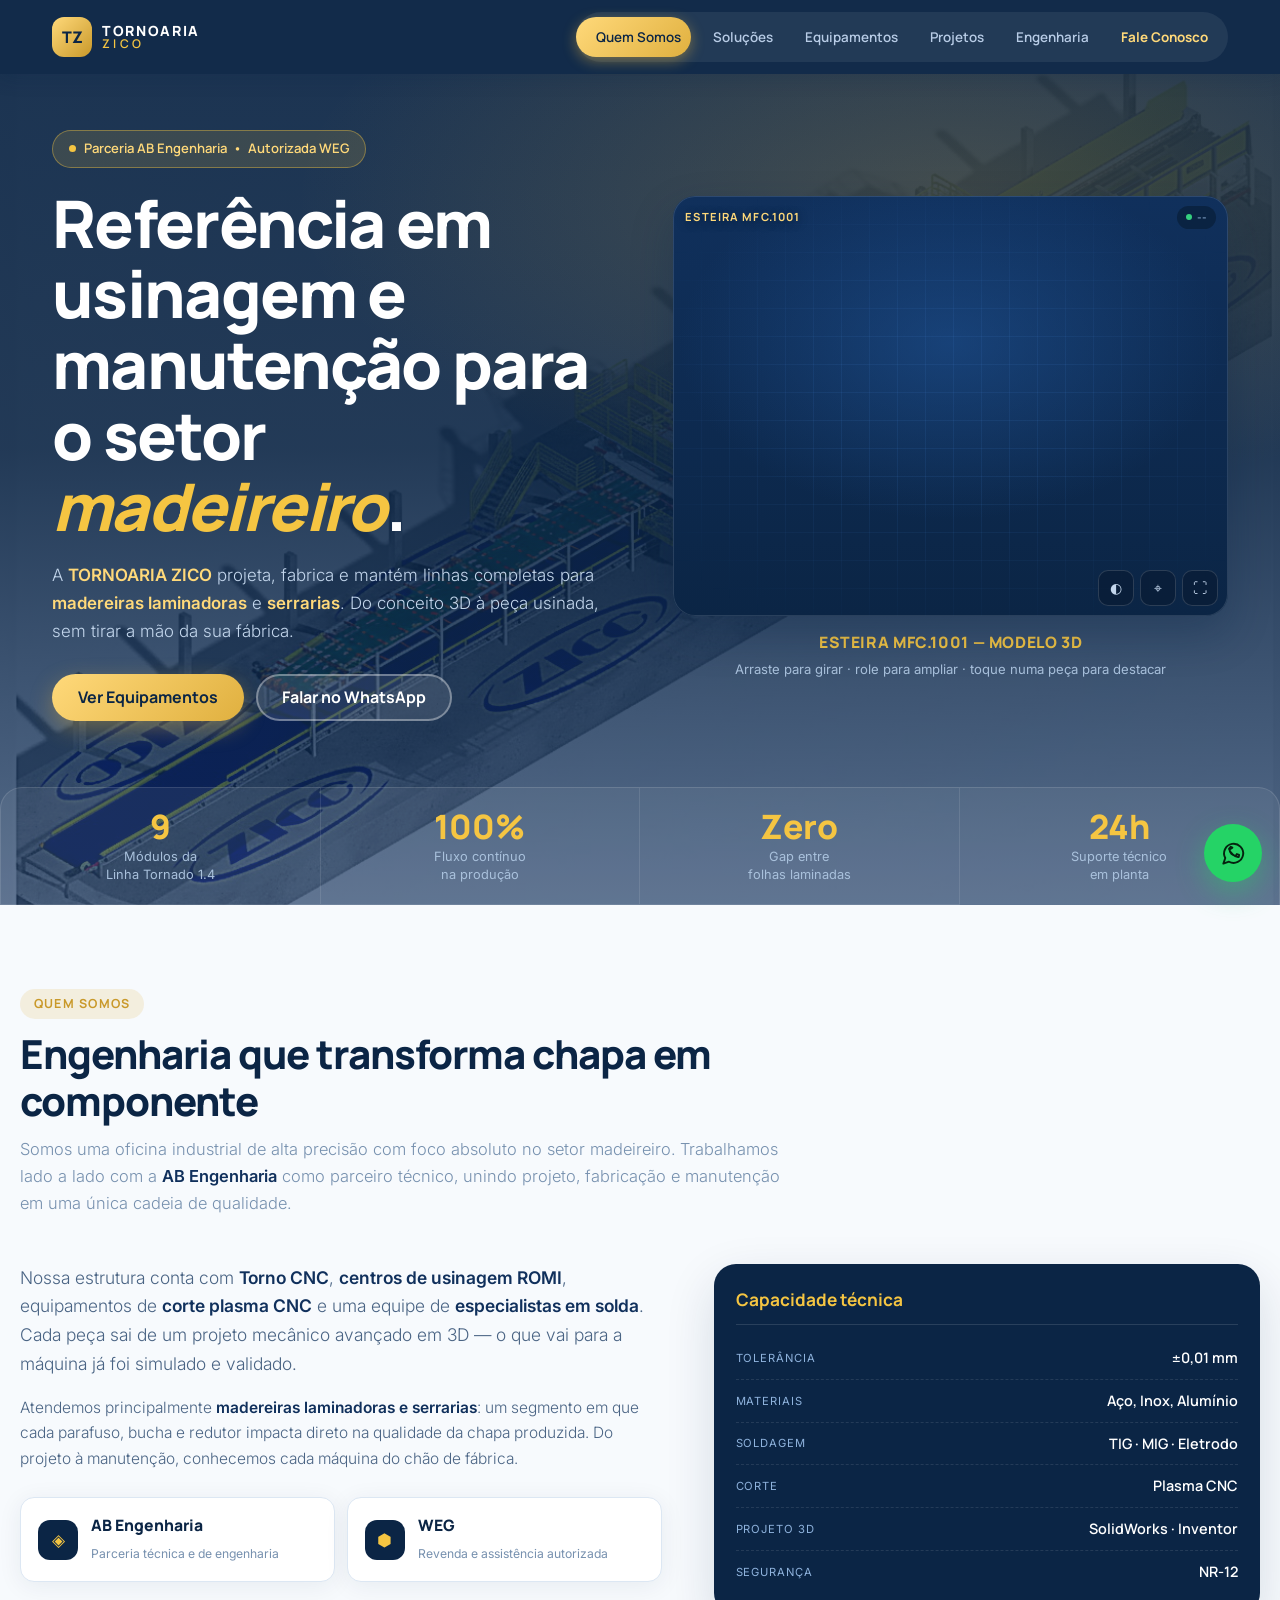
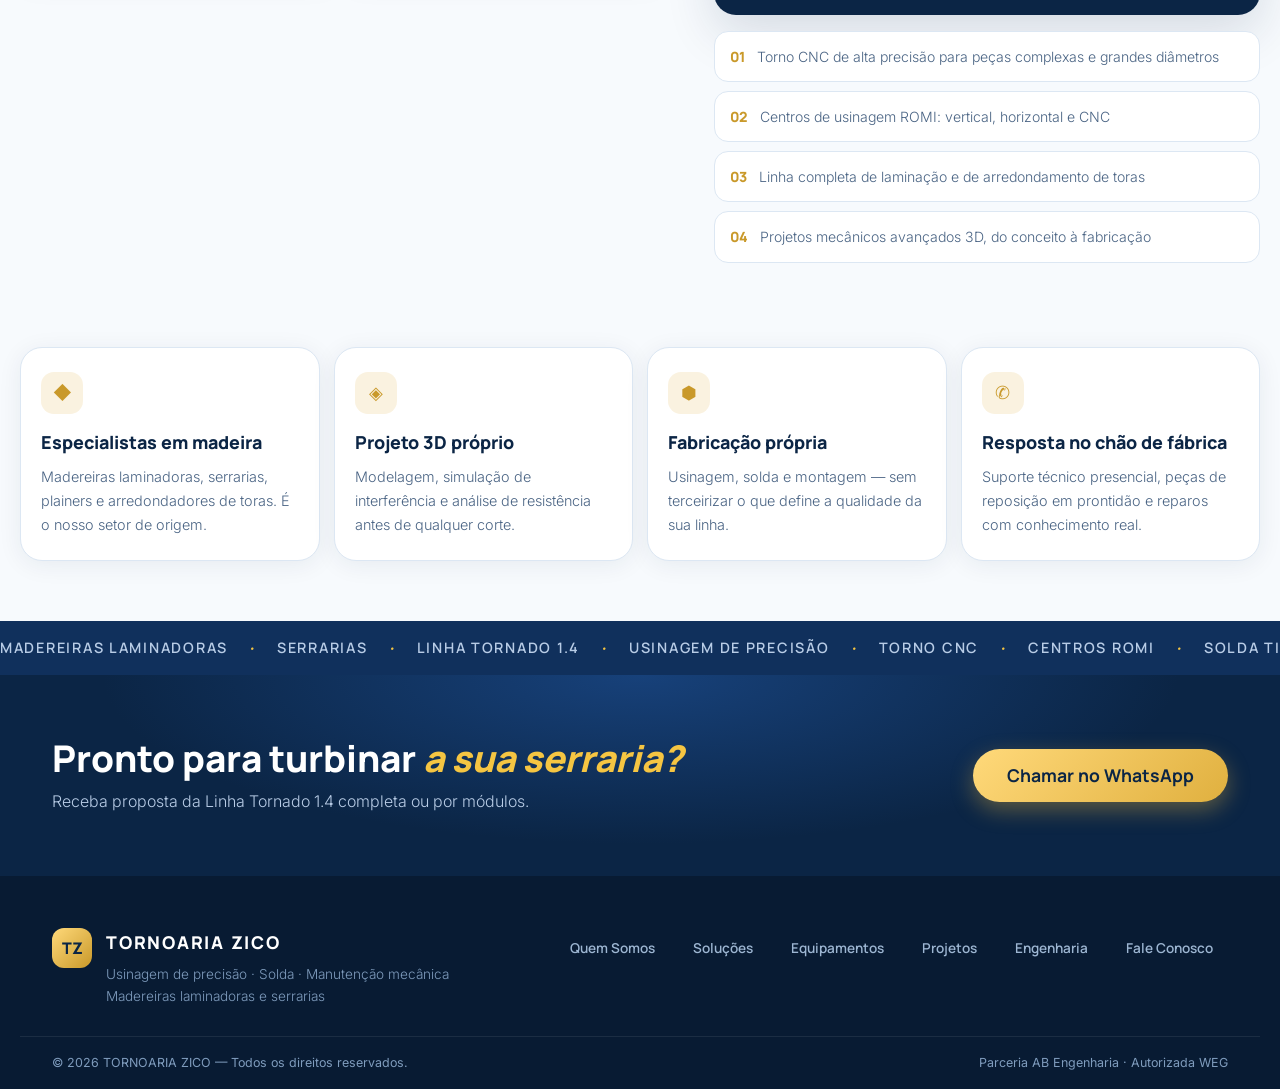
==== index.html @ db86f565 "Site institucional TORNOARIA ZICO: abas, Linha Tornado 1.4 e visores 3D interativos - Site estatico " ====
<!DOCTYPE html>
<html lang="pt-BR">
<head>
<meta charset="UTF-8">
<meta name="viewport" content="width=device-width, initial-scale=1.0">
<title>TORNOARIA ZICO | Usinagem de Precisão e Linhas para Madereiras e Serrarias</title>
<meta name="description" content="TORNOARIA ZICO — Specialists em usinagem de precisão, solda e manutenção de linhas para madereiras laminadoras e serrarias. Linha Tornado 1.4 completa, projetos mecânicos 3D e equipe de engenharia própria. Autorizada WEG. Parceria AB Engenharia.">
<meta name="theme-color" content="#0b2545">
<link rel="preconnect" href="https://fonts.googleapis.com">
<link rel="preconnect" href="https://fonts.gstatic.com" crossorigin>
<link href="https://fonts.googleapis.com/css2?family=Barlow+Condensed:wght@500;600;700&family=Inter:wght@300;400;500;600;700;800&family=Manrope:wght@400;600;700;800&display=swap" rel="stylesheet">
<link rel="stylesheet" href="assets/css/style.css">

<script type="importmap">
{
  "imports": {
    "three": "https://unpkg.com/three@0.160.0/build/three.module.js",
    "three/addons/": "https://unpkg.com/three@0.160.0/examples/jsm/",
    "three-cdn": "https://cdn.jsdelivr.net/npm/three@0.160.0/build/three.module.js",
    "three/addons-cdn/": "https://cdn.jsdelivr.net/npm/three@0.160.0/examples/jsm/"
  }
}
</script>
</head>
<body>

<header class="topbar">
  <div class="wrap topbar-inner">
    <a href="#inicio" class="logo" data-tab-link="inicio">
      <span class="logo-mark">TZ</span>
      <span class="logo-txt">
        <strong>TORNOARIA</strong>
        <em>ZICO</em>
      </span>
    </a>

    <nav class="tabs" id="tabs" role="tablist" aria-label="Seções do site">
      <button class="tab active" role="tab" aria-selected="true"  data-tab-btn="inicio">Quem Somos</button>
      <button class="tab"           role="tab" aria-selected="false" data-tab-btn="solucoes">Soluções</button>
      <button class="tab"           role="tab" aria-selected="false" data-tab-btn="equipamentos">Equipamentos</button>
      <button class="tab"           role="tab" aria-selected="false" data-tab-btn="projetos">Projetos</button>
      <button class="tab"           role="tab" aria-selected="false" data-tab-btn="engenharia">Engenharia</button>
      <button class="tab tab-cta"   role="tab" aria-selected="false" data-tab-btn="contato">Fale Conosco</button>
      <span class="tab-indicator" id="tabIndicator"></span>
    </nav>

    <button class="menu-btn" id="menuBtn" aria-label="Abrir menu" aria-expanded="false">
      <span></span><span></span><span></span>
    </button>
  </div>
</header>

<main id="app">

<!-- ============================================================
     01 — QUEM SOMOS
     ============================================================ -->
<section class="panel active" id="inicio" role="tabpanel" aria-label="Quem Somos">

  <div class="hero">
    <div class="hero-bg" aria-hidden="true"></div>
    <div class="wrap hero-inner">
      <div class="hero-copy">
        <span class="chip"><i></i> Parceria AB Engenharia &nbsp;•&nbsp; Autorizada WEG</span>
        <h1>Referência em usinagem e<br>manutenção para o setor<br><em>madeireiro</em>.</h1>
        <p>
          A <strong>TORNOARIA ZICO</strong> projeta, fabrica e mantém linhas completas
          para <strong>madereiras laminadoras</strong> e <strong>serrarias</strong>.
          Do conceito 3D à peça usinada, sem tirar a mão da sua fábrica.
        </p>
        <div class="hero-btns">
          <a class="btn btn-gold" href="#equipamentos" data-tab-link="equipamentos">Ver Equipamentos</a>
          <a class="btn btn-line" target="_blank" rel="noopener"
             href="https://wa.me/5547991866317?text=Ol%C3%A1!%20Quero%20um%20or%C3%A7amento%20com%20a%20TORNOARIA%20ZICO">Falar no WhatsApp</a>
        </div>
      </div>

      <figure class="hero-3d">
        <div class="v3d v3d-lg" data-model="hero" data-label="Modelo 3D interativo"></div>
        <figcaption>
          <strong>Esteira MFC.1001 — modelo 3D</strong>
          <span>Arraste para girar · role para ampliar · toque numa peça para destacar</span>
        </figcaption>
      </figure>
    </div>

    <div class="hero-stats">
      <div class="hs"><b data-count="9" data-suffix="">0</b><span>Módulos da<br>Linha Tornado 1.4</span></div>
      <div class="hs"><b data-count="100" data-suffix="%">0</b><span>Fluxo contínuo<br>na produção</span></div>
      <div class="hs"><b data-count="0" data-raw="Zero">0</b><span>Gap entre<br>folhas laminadas</span></div>
      <div class="hs"><b data-count="24" data-suffix="h">0</b><span>Suporte técnico<br>em planta</span></div>
    </div>
  </div>

  <div class="wrap section">
    <div class="sec-head">
      <span class="tag">Quem Somos</span>
      <h2>Engenharia que transforma chapa em componente</h2>
      <p class="sec-lead">
        Somos uma oficina industrial de alta precisão com foco absoluto no setor madeireiro.
        Trabalhamos lado a lado com a <strong>AB Engenharia</strong> como parceiro técnico,
        unindo projeto, fabricação e manutenção em uma única cadeia de qualidade.
      </p>
    </div>

    <div class="about">
      <div class="about-col">
        <p class="drop">
          Nossa estrutura conta com <strong>Torno CNC</strong>, <strong>centros de usinagem
          ROMI</strong>, equipamentos de <strong>corte plasma CNC</strong> e uma equipe de
          <strong>especialistas em solda</strong>. Cada peça sai de um projeto mecânico
          avançado em 3D — o que vai para a máquina já foi simulado e validado.
        </p>
        <p>
          Atendemos principalmente <strong>madereiras laminadoras e serrarias</strong>: um
          segmento em que cada parafuso, bucha e redutor impacta direto na qualidade da
          chapa produzida. Do projeto à manutenção, conhecemos cada máquina do chão de fábrica.
        </p>

        <div class="seal-row">
          <div class="seal">
            <span class="seal-ic">◈</span>
            <div><strong>AB Engenharia</strong><small>Parceria técnica e de engenharia</small></div>
          </div>
          <div class="seal">
            <span class="seal-ic">⬢</span>
            <div><strong>WEG</strong><small>Revenda e assistência autorizada</small></div>
          </div>
        </div>
      </div>

      <div class="about-side">
        <div class="spec-box">
          <h3>Capacidade técnica</h3>
          <ul>
            <li><span>Tolerância</span><b>±0,01 mm</b></li>
            <li><span>Materiais</span><b>Aço, Inox, Alumínio</b></li>
            <li><span>Soldagem</span><b>TIG · MIG · Eletrodo</b></li>
            <li><span>Corte</span><b>Plasma CNC</b></li>
            <li><span>Projeto 3D</span><b>SolidWorks · Inventor</b></li>
            <li><span>Segurança</span><b>NR-12</b></li>
          </ul>
        </div>

        <ul class="fact-list">
          <li><b>01</b><span>Torno CNC de alta precisão para peças complexas e grandes diâmetros</span></li>
          <li><b>02</b><span>Centros de usinagem ROMI: vertical, horizontal e CNC</span></li>
          <li><b>03</b><span>Linha completa de laminação e de arredondamento de toras</span></li>
          <li><b>04</b><span>Projetos mecânicos avançados 3D, do conceito à fabricação</span></li>
        </ul>
      </div>
    </div>
  </div>

  <div class="wrap section-tight">
    <div class="pilares">
      <article class="pilar">
        <span class="pilar-ic">◆</span>
        <h3>Especialistas em madeira</h3>
        <p>Madereiras laminadoras, serrarias, plainers e arredondadores de toras. É o nosso setor de origem.</p>
      </article>
      <article class="pilar">
        <span class="pilar-ic">◈</span>
        <h3>Projeto 3D próprio</h3>
        <p>Modelagem, simulação de interferência e análise de resistência antes de qualquer corte.</p>
      </article>
      <article class="pilar">
        <span class="pilar-ic">⬢</span>
        <h3>Fabricação própria</h3>
        <p>Usinagem, solda e montagem — sem terceirizar o que define a qualidade da sua linha.</p>
      </article>
      <article class="pilar">
        <span class="pilar-ic">✆</span>
        <h3>Resposta no chão de fábrica</h3>
        <p>Suporte técnico presencial, peças de reposição em prontidão e reparos com conhecimento real.</p>
      </article>
    </div>
  </div>

  <div class="marquee">
    <div class="marquee-track">
      <span>MADEREIRAS LAMINADORAS</span><i>•</i><span>SERRARIAS</span><i>•</i>
      <span>LINHA TORNADO 1.4</span><i>•</i><span>USINAGEM DE PRECISÃO</span><i>•</i>
      <span>TORNO CNC</span><i>•</i><span>CENTROS ROMI</span><i>•</i>
      <span>SOLDA TIG / MIG</span><i>•</i><span>PLASMA CNC</span><i>•</i>
      <span>PROJETOS MECÂNICOS 3D</span><i>•</i><span>AUTORIZADA WEG</span><i>•</i>
      <span>MADEREIRAS LAMINADORAS</span><i>•</i><span>SERRARIAS</span><i>•</i>
      <span>LINHA TORNADO 1.4</span><i>•</i><span>USINAGEM DE PRECISÃO</span><i>•</i>
      <span>TORNO CNC</span><i>•</i><span>CENTROS ROMI</span><i>•</i>
      <span>SOLDA TIG / MIG</span><i>•</i><span>PLASMA CNC</span><i>•</i>
      <span>PROJETOS MECÂNICOS 3D</span><i>•</i><span>AUTORIZADA WEG</span><i>•</i>
    </div>
  </div>
</section>

<!-- ============================================================
     02 — SOLUÇÕES  (ênfase nos equipamentos de produção)
     ============================================================ -->
<section class="panel" id="solucoes" role="tabpanel" aria-label="Soluções" hidden>
  <div class="wrap section">
    <div class="sec-head">
      <span class="tag">Soluções</span>
      <h2>Equipamentos de produção e serviços</h2>
      <p class="sec-lead">
        Do torno CNC aos centros de usinagem ROMI: as máquinas que fazem a sua peça
        acontecer, com manutenção garantida por quem construiu.
      </p>
    </div>

    <h3 class="sub-title">Parque de usinagem e fabricação</h3>

    <div class="sol-grid">

      <article class="sol-card sol-big">
        <div class="sol-ic"><svg viewBox="0 0 48 48"><circle cx="24" cy="24" r="16"/><circle cx="24" cy="24" r="7"/><path d="M24 8v6M24 34v6M8 24h6M34 24h6"/></svg></div>
        <h3>Torno CNC</h3>
        <p class="slogan">A peça complexa sai perfeita na primeira usinagem.</p>
        <p>Torneamento computerizado de alta precisão para peças complexas e grandes diâmetros, com acabamento de superfície controlado e repetibilidade de lote.</p>
        <ul class="eq-specs">
          <li><span>Precisão</span><b>±0,01 mm</b></li>
          <li><span>Operação</span><b>Semi-automática</b></li>
          <li><span>Refrigeração</span><b>Alta pressão</b></li>
        </ul>
      </article>

      <article class="sol-card sol-big">
        <div class="sol-ic"><svg viewBox="0 0 48 48"><rect x="8" y="6" width="32" height="36" rx="3"/><path d="M24 6v16"/><path d="M24 22l-9 5v8l9 5"/></svg></div>
        <h3>Centro de Usinagem ROMI</h3>
        <p class="slogan">Vertical, nacional e com precisão geométrica de fábrica.</p>
        <p>Centros de usinagem de fabricação nacional — alta rigidez, suporte direto e peças de reposição sempre disponíveis.</p>
        <ul class="eq-specs">
          <li><span>Configuração</span><b>3 eixos</b></li>
          <li><span>Fabricante</span><b>ROMI</b></li>
          <li><span>Objetivo</span><b>Alta precisão</b></li>
        </ul>
      </article>

      <article class="sol-card sol-big">
        <div class="sol-ic"><svg viewBox="0 0 48 48"><rect x="6" y="16" width="36" height="22" rx="3"/><rect x="12" y="22" width="14" height="10" rx="2"/><circle cx="10" cy="12" r="3"/><circle cx="38" cy="12" r="3"/></svg></div>
        <h3>Centro Horizontal ROMI</h3>
        <p class="slogan">Alto volume com melhor acesso à peça.</p>
        <p>Usinagem horizontal com paletização para produção em série,ideal para componentes que se repetem na linha.</p>
        <ul class="eq-specs">
          <li><span>Eixos</span><b>4 eixos</b></li>
          <li><span>Automação</span><b>Paletização</b></li>
          <li><span>Produção</span><b>Alto volume</b></li>
        </ul>
      </article>

      <article class="sol-card sol-big">
        <div class="sol-ic"><svg viewBox="0 0 48 48"><path d="M6 30c8 0 8-16 16-16s10 10 20 10"/><path d="M6 38h36"/><path d="M34 16l8 8-8 8"/></svg></div>
        <h3>Corte Plasma CNC</h3>
        <p class="slogan">Chapa de grande porte, corte de precisão.</p>
        <p>Corte de alta exatidão em chapas de grande formato, com bisel, contornos complexos e repetibilidade industrial.</p>
        <ul class="eq-specs">
          <li><span>Mesa</span><b>Grande porte</b></li>
          <li><span>Trajetória</span><b>Interpolada CNC</b></li>
          <li><span>Acabamento</span><b>Bisel opcional</b></li>
        </ul>
      </article>

      <article class="sol-card sol-big">
        <div class="sol-ic"><svg viewBox="0 0 48 48"><path d="M14 38V14a6 6 0 0 1 6-6h8a6 6 0 0 1 0 12h-8"/><path d="M14 24h8a6 6 0 0 1 6 6v8"/></svg></div>
        <h3>Bancadas de Solda TIG / MIG</h3>
        <p class="slogan">Especialistas certificados de solda.</p>
        <p>Fontes TIG inverter e MIG/MAG com exaustor. Estruturas soldadas para equipamentos industriais, bases, chassi e quadros.</p>
        <ul class="eq-specs">
          <li><span>Processos</span><b>TIG · MIG · Eletrodo</b></li>
          <li><span>Equipe</span><b>Especialistas</b></li>
          <li><span>Ambiente</span><b>Com exaustor</b></li>
        </ul>
      </article>

      <article class="sol-card sol-big sol-weg">
        <div class="sol-ic"><svg viewBox="0 0 48 48"><circle cx="24" cy="24" r="12"/><path d="M24 12v24M12 24h24"/><path d="M24 42v-6"/></svg></div>
        <h3>Weg — Revenda Autorizada</h3>
        <p class="slogan">Acionamento com suporte certificado.</p>
        <p>Somos <strong>autorizados WEG</strong>: motores, redutores, inversores de frequência, soft-starters e proteções de acionamentos.</p>
        <ul class="eq-specs">
          <li><span>Status</span><b>Autorizado</b></li>
          <li><span>Produtos</span><b>Drives e motores</b></li>
          <li><span>Suporte</span><b>Certificado</b></li>
        </ul>
      </article>

    </div>

    <h3 class="sub-title">Serviços para a sua linha</h3>

    <div class="cards-grid">
      <article class="card">
        <span class="card-num">01</span>
        <h3>Manutenção mecânica</h3>
        <p>Preventiva, corretiva e preditiva. Contratos completos de linha, redução de paradas e suporte técnico em campo.</p>
        <ul class="card-tags"><li>Redutores e eixos</li><li>Sobressalentes</li><li>Suporte 24h</li></ul>
      </article>
      <article class="card">
        <span class="card-num">02</span>
        <h3>Linhas completas</h3>
        <p>Fabricação, montagem e comissionamento de linhas de laminação e de arredondamento de toras.</p>
        <ul class="card-tags"><li>Laminação</li><li>Arredondamento</li><li>Comissionamento</li></ul>
      </article>
      <article class="card">
        <span class="card-num">03</span>
        <h3>Peças de reposição</h3>
        <p>Flanges, buchas, mancais, pinões e redutores usinados com tolerância controlada e prontidão para reposição.</p>
        <ul class="card-tags"><li>±0,01 mm</li><li>Pronta entrega</li><li>Desenho 3D</li></ul>
      </article>
      <article class="card">
        <span class="card-num">04</span>
        <h3>Reformas de linha</h3>
        <p>Recuperação estrutural, revisão de aligning eadequate de produção para aumentar o rendimento do seu equipamento.</p>
        <ul class="card-tags"><li>Estrutural</li><li>Alinhamento</li><li>Rendimento</li></ul>
      </article>
    </div>
  </div>
</section>

<!-- ============================================================
     03 — EQUIPAMENTOS  (Linha Tornado 1.4 — foto + 3D)
     ============================================================ -->
<section class="panel" id="equipamentos" role="tabpanel" aria-label="Equipamentos" hidden>
  <div class="wrap section">
    <div class="sec-head">
      <span class="tag">Equipamentos</span>
      <h2>Linha Tornado 1.4 e equipamentos próprios</h2>
      <p class="sec-lead">
        Nove módulos em sintonia, na ordem real do processo. Cada equipamento tem
        <strong>fotoampliada</strong> e <strong>modelo 3D interativo</strong> — clique para
        alternar entre os dois e amplie à vontade.
      </p>
    </div>

    <div class="filters" id="filters">
      <button class="fbtn active" data-filter="all">Todos</button>
      <button class="fbtn" data-filter="tornado">Linha Tornado 1.4</button>
      <button class="fbtn" data-filter="fc">Esteiras MFC</button>
    </div>

    <!-- LINHA TORNADO 1.4 -->
    <div class="eq-block" data-cat="tornado">
      <div class="eq-block-head">
        <div>
          <span class="eq-badge">Linha completa</span>
          <h3>Linha Tornado 1.4</h3>
          <p>Da tora bruta à lâmina pronta: fluxo contínuo, corte que aproveita cada centímetro e máquinas que aguentam o turno mais pesado.</p>
        </div>
        <button class="eq-block-photo" type="button" data-zoom="assets/img/hero-linha.jpg" data-zoom-cap="Linha Tornado 1.4 completa">
          <img src="assets/img/hero-linha.jpg" alt="Linha Tornado 1.4 completa da TORNOARIA ZICO" loading="lazy">
          <span class="eq-zoom-hint">Clique para ampliar</span>
        </button>
      </div>

      <ol class="fluxo">
        <li><span>Entrada</span><b>Esteira de toras</b></li>
        <li><span>Unitizar</span><b>Stepfeeder</b></li>
        <li><span>Corte</span><b>Serra Split</b></li>
        <li><span>Virar</span><b>Transposição</b></li>
        <li><span>Dosar</span><b>Stepfeeder 1.4</b></li>
        <li><span>Alinhar</span><b>Pulmão</b></li>
        <li><span>Centrar</span><b>Centrador</b></li>
        <li><span>Lâmina</span><b>Pista 2 decks</b></li>
        <li><span>Limpar</span><b>Resíduos</b></li>
      </ol>
    </div>

    <div class="eq-grid" id="eqGrid">

      <article class="eq-card" data-cat="tornado">
        <div class="eq-photo">
          <img src="assets/img/eq-01-esteira.jpg" alt="Esteira de Entrada de Toras" loading="lazy">
          <span class="eq-step">01 · Entrada</span>
          <div class="eq-media">
            <button class="eq-mbtn" type="button" data-act="zoom" title="Ampliar foto" aria-label="Ampliar foto">⤢</button>
            <button class="eq-mbtn eq-mbtn-3d" type="button" data-act="3d" aria-pressed="false" title="Ver modelo 3D" aria-label="Ver modelo 3D">3D</button>
          </div>
          <div class="v3d v3d-card" data-model="eq-01-esteira"></div>
        </div>
        <div class="eq-body">
          <h3>Esteira de Entrada de Toras</h3>
          <p class="slogan">“Recebe o caminhão inteiro sem sufoco.”</p>
          <p>Primeira da linha: recebe toras em grande volume e funciona como pulmão de entrada. A serra nunca fica esperando madeira.</p>
          <ul class="eq-benefits">
            <li>Converte carga massiva em fluxo cadenciado</li>
            <li>Tração por correntes para carga pesada</li>
            <li>Acionada sob demanda via sensores</li>
          </ul>
          <a class="eq-cta" target="_blank" rel="noopener"
             href="https://wa.me/5547991866317?text=Quero%20cotar%20a%20Esteira%20de%20Entrada%20Tornado%20ZICO">Cotar esta máquina</a>
        </div>
      </article>

      <article class="eq-card" data-cat="tornado">
        <div class="eq-photo">
          <img src="assets/img/eq-02-stepfeeder.jpg" alt="Stepfeeder Unitizador" loading="lazy">
          <span class="eq-step">02 · Unitizar</span>
          <div class="eq-media">
            <button class="eq-mbtn" type="button" data-act="zoom" title="Ampliar foto" aria-label="Ampliar foto">⤢</button>
            <button class="eq-mbtn eq-mbtn-3d" type="button" data-act="3d" aria-pressed="false" title="Ver modelo 3D" aria-label="Ver modelo 3D">3D</button>
          </div>
          <div class="v3d v3d-card" data-model="eq-02-stepfeeder"></div>
        </div>
        <div class="eq-body">
          <h3>Stepfeeder Unitizador</h3>
          <p class="slogan">“Do bolo bagunçado à fila perfeita.”</p>
          <p>Pega o volume da esteira e entrega UMA tora por vez para a Serra Log Split, com espaçamento certo. Protege a serra contra entupimento.</p>
          <ul class="eq-benefits">
            <li>Unitiza e espaça automaticamente</li>
            <li>Liberação sincronizada com a serra</li>
            <li>Vigas removíveis: acesso rápido ao cilindro</li>
          </ul>
          <a class="eq-cta" target="_blank" rel="noopener"
             href="https://wa.me/5547991866317?text=Quero%20cotar%20o%20Stepfeeder%20Unitizador%20ZICO">Cotar esta máquina</a>
        </div>
      </article>

      <article class="eq-card eq-star" data-cat="tornado">
        <div class="eq-photo">
          <img src="assets/img/eq-03-serrasplit.jpg" alt="Serra Log Split Saw" loading="lazy">
          <span class="eq-step">03 · Corte</span>
          <span class="eq-flag">Estrela da linha</span>
          <div class="eq-media">
            <button class="eq-mbtn" type="button" data-act="zoom" title="Ampliar foto" aria-label="Ampliar foto">⤢</button>
            <button class="eq-mbtn eq-mbtn-3d" type="button" data-act="3d" aria-pressed="false" title="Ver modelo 3D" aria-label="Ver modelo 3D">3D</button>
          </div>
          <div class="v3d v3d-card" data-model="eq-03-serrasplit"></div>
        </div>
        <div class="eq-body">
          <h3>Serra Log Split Saw</h3>
          <p class="slogan">“Divide ao meio e multiplica seu lucro.”</p>
          <p>A estrela da linha: divide a tora em duas metades no sentido longitudinal, eliminando a tortuosidade logo no início e aumentando o aproveitamento em todo o processo.</p>
          <ul class="eq-benefits">
            <li>Centragem + fixação pneumática da tora</li>
            <li>Corte longitudinal preciso e repetitivo</li>
            <li>Estrutura pesada anti-vibração</li>
          </ul>
          <a class="eq-cta" target="_blank" rel="noopener"
             href="https://wa.me/5547991866317?text=Quero%20cotar%20a%20Serra%20Log%20Split%20Saw%20ZICO">Cotar esta máquina</a>
        </div>
      </article>

      <article class="eq-card" data-cat="tornado">
        <div class="eq-photo">
          <img src="assets/img/eq-04-transposicao.jpg" alt="Transposição com Tombador" loading="lazy">
          <span class="eq-step">04 · Virar</span>
          <div class="eq-media">
            <button class="eq-mbtn" type="button" data-act="zoom" title="Ampliar foto" aria-label="Ampliar foto">⤢</button>
            <button class="eq-mbtn eq-mbtn-3d" type="button" data-act="3d" aria-pressed="false" title="Ver modelo 3D" aria-label="Ver modelo 3D">3D</button>
          </div>
          <div class="v3d v3d-card" data-model="eq-04-transposicao"></div>
        </div>
        <div class="eq-body">
          <h3>Transposição com Tombador</h3>
          <p class="slogan">“Vira a meia-tora com a face para baixo.”</p>
          <p>Após o corte, posiciona cada metade com batente amortecido e tomba pneumaticamente para o Stepfeeder 1.4. Sem empilhadeira, sem braço, sem parada.</p>
          <ul class="eq-benefits">
            <li>Tombamento pneumático automático</li>
            <li>Batente com amortecedor anti-rebote</li>
            <li>Regulável para cada bitola de madeira</li>
          </ul>
          <a class="eq-cta" target="_blank" rel="noopener"
             href="https://wa.me/5547991866317?text=Quero%20cotar%20a%20Transposi%C3%A7%C3%A3o%20com%20Tombador%20ZICO">Cotar esta máquina</a>
        </div>
      </article>

      <article class="eq-card" data-cat="tornado">
        <div class="eq-photo">
          <img src="assets/img/eq-05-stepfeeder14.jpg" alt="Stepfeeder 1.4" loading="lazy">
          <span class="eq-step">05 · Dosar</span>
          <div class="eq-media">
            <button class="eq-mbtn" type="button" data-act="zoom" title="Ampliar foto" aria-label="Ampliar foto">⤢</button>
            <button class="eq-mbtn eq-mbtn-3d" type="button" data-act="3d" aria-pressed="false" title="Ver modelo 3D" aria-label="Ver modelo 3D">3D</button>
          </div>
          <div class="v3d v3d-card" data-model="eq-05-stepfeeder14"></div>
        </div>
        <div class="eq-body">
          <h3>Stepfeeder 1.4</h3>
          <p class="slogan">“Meia-tora organizada rumo ao arredondador.”</p>
          <p>Recebe as meias-toras cortadas e unitiza em fila única e espaçada para alimentar o Arredondador. Guias ajustáveis abraçam cada diâmetro sem travar.</p>
          <ul class="eq-benefits">
            <li>Fila única para o arredondador</li>
            <li>Guias amarelas ajustáveis por bitola</li>
            <li>Ponto de espera anti-congestionamento</li>
          </ul>
          <a class="eq-cta" target="_blank" rel="noopener"
             href="https://wa.me/5547991866317?text=Quero%20cotar%20o%20Stepfeeder%201.4%20ZICO">Cotar esta máquina</a>
        </div>
      </article>

      <article class="eq-card" data-cat="tornado">
        <div class="eq-photo">
          <img src="assets/img/eq-06-pulmao.jpg" alt="Esteira Pulmão Dupla Tração" loading="lazy">
          <span class="eq-step">06 · Alinhar</span>
          <div class="eq-media">
            <button class="eq-mbtn" type="button" data-act="zoom" title="Ampliar foto" aria-label="Ampliar foto">⤢</button>
            <button class="eq-mbtn eq-mbtn-3d" type="button" data-act="3d" aria-pressed="false" title="Ver modelo 3D" aria-label="Ver modelo 3D">3D</button>
          </div>
          <div class="v3d v3d-card" data-model="eq-06-pulmao"></div>
        </div>
        <div class="eq-body">
          <h3>Esteira Pulmão Dupla Tração</h3>
          <p class="slogan">“Desempenha a tora torta sozinha.”</p>
          <p>Última esteira antes do torno: acumula como pulmão e corrige o ângulo da tora com tração dupla independente — um lado anda, o outro segura, e ela entra a 90°.</p>
          <ul class="eq-benefits">
            <li>Alinhamento ativo lado esquerdo/direito</li>
            <li>Guias que mantêm a tora centrada</li>
            <li>Interface direta com o torno laminador</li>
          </ul>
          <a class="eq-cta" target="_blank" rel="noopener"
             href="https://wa.me/5547991866317?text=Quero%20cotar%20a%20Esteira%20Pulm%C3%A3o%20ZICO">Cotar esta máquina</a>
        </div>
      </article>

      <article class="eq-card" data-cat="tornado">
        <div class="eq-photo">
          <img src="assets/img/eq-07-centrador.jpg" alt="Centrador Tornado 1.4" loading="lazy">
          <span class="eq-step">07 · Centrar</span>
          <div class="eq-media">
            <button class="eq-mbtn" type="button" data-act="zoom" title="Ampliar foto" aria-label="Ampliar foto">⤢</button>
            <button class="eq-mbtn eq-mbtn-3d" type="button" data-act="3d" aria-pressed="false" title="Ver modelo 3D" aria-label="Ver modelo 3D">3D</button>
          </div>
          <div class="v3d v3d-card" data-model="eq-07-centrador"></div>
        </div>
        <div class="eq-body">
          <h3>Centrador Tornado 1.4</h3>
          <p class="slogan">“Mira milimétrica antes da laminação.”</p>
          <p>No topo da esteira pulmão, empurra a tora contra o batente de referência e alinha o eixo exato de laminação com o centro do torno. É aqui que nasce a lâmina perfeita.</p>
          <ul class="eq-benefits">
            <li>Centragem pneumática automática</li>
            <li>Batente regulável para máximo aproveitamento</li>
            <li>Liberação só com torno pronto</li>
          </ul>
          <a class="eq-cta" target="_blank" rel="noopener"
             href="https://wa.me/5547991866317?text=Quero%20cotar%20o%20Centrador%20Tornado%201.4%20ZICO">Cotar esta máquina</a>
        </div>
      </article>

      <article class="eq-card" data-cat="tornado">
        <div class="eq-photo">
          <img src="assets/img/eq-08-pista.jpg" alt="Pista de Lâminas 2 Decks" loading="lazy">
          <span class="eq-step">08 · Lâmina</span>
          <div class="eq-media">
            <button class="eq-mbtn" type="button" data-act="zoom" title="Ampliar foto" aria-label="Ampliar foto">⤢</button>
            <button class="eq-mbtn eq-mbtn-3d" type="button" data-act="3d" aria-pressed="false" title="Ver modelo 3D" aria-label="Ver modelo 3D">3D</button>
          </div>
          <div class="v3d v3d-card" data-model="eq-08-pista"></div>
        </div>
        <div class="eq-body">
          <h3>Pista de Lâminas 2 Decks</h3>
          <p class="slogan">“Folha contínua, zero tempo morto.”</p>
          <p>Transporta em alta velocidade a folha laminada do torno até a guilhotina em dois níveis. Enquanto uma tora termina num deck, a próxima já entra no outro.</p>
          <ul class="eq-benefits">
            <li>Sistema Zero Gap entre folhas</li>
            <li>Deck de deflexão que direciona a lâmina</li>
            <li>Tração independente por deck</li>
          </ul>
          <a class="eq-cta" target="_blank" rel="noopener"
             href="https://wa.me/5547991866317?text=Quero%20cotar%20a%20Pista%20de%20L%C3%A2minas%20ZICO">Cotar esta máquina</a>
        </div>
      </article>

      <article class="eq-card" data-cat="tornado">
        <div class="eq-photo">
          <img src="assets/img/eq-09-residuos.jpg" alt="Esteiras de Resíduos" loading="lazy">
          <span class="eq-step">09 · Limpar</span>
          <div class="eq-media">
            <button class="eq-mbtn" type="button" data-act="zoom" title="Ampliar foto" aria-label="Ampliar foto">⤢</button>
            <button class="eq-mbtn eq-mbtn-3d" type="button" data-act="3d" aria-pressed="false" title="Ver modelo 3D" aria-label="Ver modelo 3D">3D</button>
          </div>
          <div class="v3d v3d-card" data-model="eq-09-residuos"></div>
        </div>
        <div class="eq-body">
          <h3>Esteiras de Resíduos</h3>
          <p class="slogan">“Casca e refilo somem sozinhos.”</p>
          <p>O tapetão sob a linha recolhe cascas, galhos e terra e manda direto para o picador. No retorno pós-guilhotina você ainda recupera miolo bom para reuso.</p>
          <ul class="eq-benefits">
            <li>Limpeza automática sob a linha</li>
            <li>Descarga direta no picador ou biomassa</li>
            <li>Aproveitamento de miolo pós-guilhotina</li>
          </ul>
          <a class="eq-cta" target="_blank" rel="noopener"
             href="https://wa.me/5547991866317?text=Quero%20cotar%20as%20Esteiras%20de%20Res%C3%ADduos%20ZICO">Cotar esta máquina</a>
        </div>
      </article>

      <!-- ESTEIRAS MFC (modelo 3D real disponivel) -->
      <article class="eq-card eq-wide eq-has3d" data-cat="fc">
        <div class="eq-photo">
          <img src="assets/img/fc-esteira_isometrico.jpg" alt="Esteira MFC.1001 — vista isométrica" loading="lazy">
          <span class="eq-step">MFC · Transporte</span>
          <span class="eq-flag eq-flag-green">Modelo 3D disponível</span>
          <div class="eq-media">
            <button class="eq-mbtn" type="button" data-act="zoom" title="Ampliar foto" aria-label="Ampliar foto">⤢</button>
            <button class="eq-mbtn eq-mbtn-3d" type="button" data-act="3d" aria-pressed="false" title="Ver modelo 3D" aria-label="Ver modelo 3D">3D</button>
          </div>
          <div class="v3d v3d-card" data-model="eq-fc1001" data-label="Esteira MFC.1001"></div>
        </div>
        <div class="eq-body">
          <h3>Esteira Transportadora MFC.1001</h3>
          <p class="slogan">“O modelo 3D completo, para você explorar agora.”</p>
          <p>
            Esteira de transporte com três correntes ASA 100, eixo tensionador regulável,
            motorredutor R37 e mesa com guias bilaterais. Este é um exemplo real de como
            os nossos modelos 3D aparecem no site: <strong>gire, amplie e toque nas peças
            para destacá-las</strong>.
          </p>
          <div class="eq-gallery">
            <button type="button" data-zoom="assets/img/fc-sistema_tracao.jpg" data-zoom-cap="Sistema de tração"><img src="assets/img/fc-sistema_tracao.jpg" alt="Sistema de tração" loading="lazy"></button>
            <button type="button" data-zoom="assets/img/fc-eixo_tensionador.jpg" data-zoom-cap="Eixo tensionador"><img src="assets/img/fc-eixo_tensionador.jpg" alt="Eixo tensionador" loading="lazy"></button>
            <button type="button" data-zoom="assets/img/fc-tensionamento_motoredutor.jpg" data-zoom-cap="Tensionamento do motorredutor"><img src="assets/img/fc-tensionamento_motoredutor.jpg" alt="Tensionamento do motorredutor" loading="lazy"></button>
          </div>
          <ul class="eq-benefits">
            <li>3 correntes de arrasto ASA 100 + tração ASA 60</li>
            <li>Eixo tensionador com regulagem simétrica</li>
            <li>Mancais FL209 e motorredutor R37</li>
            <li>Segurança NR-12 com proteção e LOTO</li>
          </ul>
          <a class="eq-cta" target="_blank" rel="noopener"
             href="https://wa.me/5547991866317?text=Quero%20um%20or%C3%A7amento%20da%20Esteira%20MFC.1001%20da%20TORNOARIA%20ZICO">Cotar esta máquina</a>
        </div>
      </article>

    </div>

    <div class="why">
      <div class="why-img">
        <img src="assets/img/eq-motor.jpg" alt="Conjunto motorredutor da linha" loading="lazy">
      </div>
      <div class="why-txt">
        <span class="tag">Por que a Zico</span>
        <h3>Projeto nacional testado em serraria de verdade</h3>
        <p>Poeira, turno dobrado e cobrança por produção. Nossas máquinas foram desenhadas nesse chão de fábrica.</p>
        <ul class="why-list">
          <li><b>Engenharia própria Zico</b><span>Processador de divisão de toras com estrutura reforçada e componentes de primeira linha.</span></li>
          <li><b>Manutenção pensada</b><span>Vigas removíveis, tampas de acesso e tensionadores simples que reduzem downtime.</span></li>
          <li><b>Segurança NR-12</b><span>Proteções, LOTO e ciclo automático com sensores em toda a linha.</span></li>
        </ul>
      </div>
    </div>
  </div>
</section>

<!-- ============================================================
     04 — PROJETOS (foco em projetos mecânicos)
     ============================================================ -->
<section class="panel" id="projetos" role="tabpanel" aria-label="Projetos" hidden>
  <div class="wrap section">
    <div class="sec-head">
      <span class="tag">Projetos</span>
      <h2>Projetos mecânicos avançados em 3D</h2>
      <p class="sec-lead">
        Modelagem, simulação de interferência e análise de resistência — tudo validado
        antes de a máquina cortar o primeiro milímetros.
      </p>
    </div>

    <ol class="fluxo fluxo-etapas">
      <li><span>01</span><b>Briefing</b><i>Levantamento técnico</i></li>
      <li><span>02</span><b>Modelagem 3D</b><i>SolidWorks · Inventor</i></li>
      <li><span>03</span><b>Simulação</b><i>Interferência e tensões</i></li>
      <li><span>04</span><b>Fabricação</b><i>Usinagem e solda</i></li>
      <li><span>05</span><b>Entrega</b><i>Montagem e suporte</i></li>
    </ol>

    <div class="proj-grid">
      <article class="proj">
        <span class="proj-code">PRJ-001</span>
        <span class="proj-cat">Madereira</span>
        <h3>Linha de Laminação</h3>
        <p>Projeto mecânico 3D completo de linha de laminação, com conjunto de plainers, corte de tábuas, seccionamento e fluxo de saída — do conceito ao comissionamento.</p>
        <div class="proj-tags"><span>3D</span><span>Usinagem CNC</span><span>Montagem</span></div>
      </article>
      <article class="proj">
        <span class="proj-code">PRJ-002</span>
        <span class="proj-cat">Serraria</span>
        <h3>Arredondamento de Toras</h3>
        <p>Projeto 3D da linha de arredondamento com alinhamento, torneamento e classificação automática — otimizando o aproveitamento de cada tora.</p>
        <div class="proj-tags"><span>3D</span><span>Torno CNC</span><span>Serraria</span></div>
      </article>
      <article class="proj">
        <span class="proj-code">PRJ-003</span>
        <span class="proj-cat">Transporte</span>
        <h3>Esteiras MFC</h3>
        <p>Sistemas completos de transporte interno da serraria: esteiras de entrada, pulmão, tração dupla e coleta de resíduos, com modelo 3D navegável.</p>
        <div class="proj-tags"><span>Modelo 3D</span><span>Mecânica</span><span>NR-12</span></div>
      </article>
      <article class="proj">
        <span class="proj-code">PRJ-004</span>
        <span class="proj-cat">Usinagem</span>
        <h3>Peças de Precisão</h3>
        <p>Flanges, buchas, mancais, pinões e redutores com tolerância controlada. Modelados em 3D e fabricados em torno CNC e centros ROMI.</p>
        <div class="proj-tags"><span>CNC</span><span>ROMI</span><span>±0,01 mm</span></div>
      </article>
      <article class="proj">
        <span class="proj-code">PRJ-005</span>
        <span class="proj-cat">Estrutural</span>
        <h3>Soldas e Estruturas</h3>
        <p>Estruturas soldadas para equipamentos industriais: bases, suportes, chassi e quadros, com análise de tensão e execução por especialistas TIG e MIG.</p>
        <div class="proj-tags"><span>Solda TIG</span><span>Estrutural</span><span>Análise</span></div>
      </article>
      <article class="proj">
        <span class="proj-code">PRJ-006</span>
        <span class="proj-cat">Manutenção</span>
        <h3>Reforma de Linha</h3>
        <p>Revisão completa de linha existente: recuperação estrutural, ajuste de alinhamento, troca de correntes e recuperação de rendimento.</p>
        <div class="proj-tags"><span>Reforma</span><span>Alinhamento</span><span>Rendimento</span></div>
      </article>
    </div>

    <div class="entrega">
      <div class="entrega-txt">
        <span class="tag">O que você recebe</span>
        <h3>Documentação técnica completa</h3>
        <p>Nenhum projeto sai da nossa engenharia sem estar documentado. Você recebe tudo o que precisa para manter a máquina por anos.</p>
        <ul class="why-list">
          <li><b>Modelo 3D navegável</b><span>Arquivo GLB para abrir no navegador e em qualquer visualizador.</span></li>
          <li><b>Desenho técnico 2D</b><span>Vista explodida, cortes e cotas de fabricação.</span></li>
          <li><b>Lista de materiais</b><span>Com códigos, Tolerâncias e proveedores especificados.</span></li>
        </ul>
      </div>
      <div class="entrega-3d">
        <div class="v3d v3d-md" data-model="destaque" data-label="Modelo 3D do projeto"></div>
        <p class="mono-hint">Arraste um <code>.glb</code> sobre o visor para testar</p>
      </div>
    </div>
  </div>
</section>

<!-- ============================================================
     05 — ENGENHARIA
     ============================================================ -->
<section class="panel" id="engenharia" role="tabpanel" aria-label="Engenharia" hidden>
  <div class="wrap section">
    <div class="sec-head">
      <span class="tag">Engenharia</span>
      <h2>Equipe de engenharia TORNOARIA ZICO</h2>
      <p class="sec-lead">
        Projeto próprio, do conceito à comissionamento. É a engenharia que entende a sua
        linha porque nasceu dentro dela.
      </p>
    </div>

    <div class="eng-hero">
      <div class="eng-txt">
        <h3>Engenharia que conhece o chão de fábrica</h3>
        <p>
          Nosso projeto nasceu em serraria de verdade — com poeira, turno dobrado e
          cobrança por produção. Isso muda tudo: uma máquina que funciona no projeto de
          CAD precisa funcionar também quando o operador está com pressa, a tora veio torta
          e o turno precisa de produção.
        </p>
        <p>
          Por isso trabalhamos com <strong>engenharia e fabricação na mesma casa</strong>.
          Quem desenha conhece a usinagem; quem usina participa do desenho. Não existe
          tradução de projeto nem disputa de culpa quando algo precisa mudar.
        </p>
        <div class="eng-pillars">
          <div><b>Projeto 3D</b><span>SolidWorks e Inventor, com biblioteca de componentes padronizados da linha.</span></div>
          <div><b>Simulação</b><span>Interferência, cinemática e análise de resistência antes de fabricar.</span></div>
          <div><b>Fabricação</b><span>Torno CNC e centros ROMI executando o próprio projeto.</span></div>
          <div><b>Comissionamento</b><span>Teste em planta com acompanhamento de produção real.</span></div>
        </div>
      </div>
      <div class="eng-photo">
        <img src="assets/img/eq-guias.jpg" alt="Guias laterais ajustáveis da linha" loading="lazy">
      </div>
    </div>

    <div class="spec-grid">
      <article class="spec-card"><span>01</span><h3>Madereiras laminadoras</h3><p>Linhas completas de laminação, plainers, corte de tábuas e sistemas de avanço. Fabricação, manutenção e reconstrução.</p></article>
      <article class="spec-card"><span>02</span><h3>Serrarias</h3><p>Linhas de arredondamento de toras, afiação de lâminas, sistemas de avanço e alimentação — da tora bruta ao produto calibrado.</p></article>
      <article class="spec-card"><span>03</span><h3>Transporte interno</h3><p>Esteiras de entrada, pulmão, tração dupla e coleta de resíduos — o que leva a tora e tira o refilo.</p></article>
      <article class="spec-card"><span>04</span><h3>Manutenção e reforma</h3><p>Revisão de linhas existentes, recuperação estrutural e ajuste fino para devolver rendimento à máquina.</p></article>
    </div>

    <div class="eng-strip">
      <div class="es"><b>+15</b><span>anos dedicate<br>ao setor madeireiro</span></div>
      <div class="es"><b>24h</b><span>suporte técnico<br>em planta</span></div>
      <div class="es"><b>NR-12</b><span>projetos de<br>segurança</span></div>
      <div class="es"><b>100%</b><span>projeto e<br>fabricação próprios</span></div>
    </div>

    <div class="eng-cta">
      <div>
        <h3>Tem uma máquina que precisa melhorar?</h3>
        <p>Manda a gente o problema. A primeira análise é por nossa conta.</p>
      </div>
      <a class="btn btn-gold btn-lg" target="_blank" rel="noopener"
         href="https://wa.me/5547991866317?text=Ol%C3%A1!%20Preciso%20de%20uma%20an%C3%A1lise%20de%20engenharia%20para%20minha%20linha">Falar com a engenharia</a>
    </div>
  </div>
</section>

<!-- ============================================================
     06 — FALE CONOSCO
     ============================================================ -->
<section class="panel" id="contato" role="tabpanel" aria-label="Fale Conosco" hidden>
  <div class="wrap section">
    <div class="sec-head">
      <span class="tag">Fale Conosco</span>
      <h2>Vamos falar do seu projeto</h2>
      <p class="sec-lead">Envie sua necessidade. Nossa equipe responde rápido.</p>
    </div>

    <div class="ct-grid">
      <div class="ct-side">
        <div class="ct-card">
          <span class="ct-ic">◈</span>
          <div><h4>Parceria técnica</h4><p>Trabalhamos com a <strong>AB Engenharia</strong> — projeto, fabricação e manutenção em uma única cadeia.</p></div>
        </div>
        <div class="ct-card">
          <span class="ct-ic">⬢</span>
          <div><h4>Autorizada WEG</h4><p>Revenda e assistência de motores, redutores e acionamentos WEG com suporte técnico certificado.</p></div>
        </div>
        <div class="ct-card">
          <span class="ct-ic">✆</span>
          <div><h4>Atendimento</h4><p>Orçamentos para madereiras, serrarias e empresas do setor madeireiro.</p></div>
        </div>

        <a class="ct-wa" target="_blank" rel="noopener"
           href="https://wa.me/5547991866317?text=Ol%C3%A1!%20Preciso%20de%20um%20or%C3%A7amento%20com%20a%20TORNOARIA%20ZICO">
          <svg viewBox="0 0 24 24"><path d="M3 21l1.7-5A8.5 8.5 0 1 1 8 19.3L3 21z"/><path d="M8.5 8.5c0 3 2.5 5.5 5.5 5.5l1-1.5 2 .8-.4 1.8c-3 .6-8-4-8.6-7.2L9.5 6l1.5.8z"/></svg>
          <span>Chamar no WhatsApp<small>Resposta em horário comercial</small></span>
        </a>
      </div>

      <form class="ct-form" id="ctForm" novalidate>
        <h3>Solicitação de orçamento</h3>

        <div class="fld">
          <label for="nome">Nome / Empresa</label>
          <input type="text" id="nome" name="nome" placeholder="Seu nome ou razão social" required>
          <small class="err">Informe seu nome ou empresa.</small>
        </div>

        <div class="fld">
          <label for="telefone">Telefone / E-mail</label>
          <input type="text" id="telefone" name="telefone" placeholder="(00) 00000-0000 ou seu@email.com" required>
          <small class="err">Informe um telefone ou e-mail válido.</small>
        </div>

        <div class="fld">
          <label for="servico">Preciso de</label>
          <select id="servico" name="servico" required>
            <option value="">Selecione uma opção</option>
            <option>Linha Tornado 1.4 completa</option>
            <option>Um módulo da Linha Tornado 1.4</option>
            <option>Esteira MFC.1001</option>
            <option>Torno CNC / usinagem de precisão</option>
            <option>Centro de usinagem ROMI</option>
            <option>Solda (TIG / MIG)</option>
            <option>Manutenção mecânica</option>
            <option>Corte plasma CNC</option>
            <option>Projeto mecânico 3D</option>
            <option>Reforma de linha</option>
            <option>Weg — motores e redutores</option>
            <option>Outro</option>
          </select>
          <small class="err">Selecione um serviço.</small>
        </div>

        <div class="fld">
          <label for="msg">Detalhes</label>
          <textarea id="msg" name="msg" rows="5" placeholder="Descreva o que você precisa: máquina, capacidade, bitola de madeira, prazo…" required></textarea>
          <small class="err">Descreva sua necessidade.</small>
        </div>

        <button type="submit" class="btn btn-gold btn-full" id="ctSubmit">
          <span>Enviar solicitação</span>
        </button>
        <p class="ct-msg" id="ctMsg" role="status"></p>
      </form>
    </div>
  </div>
</section>

</main>

<!-- CTA FINAL -->
<section class="cta">
  <div class="wrap cta-inner">
    <div>
      <h2>Pronto para turbinar <em>a sua serraria?</em></h2>
      <p>Receba proposta da Linha Tornado 1.4 completa ou por módulos.</p>
    </div>
    <a class="btn btn-gold btn-lg" target="_blank" rel="noopener"
       href="https://wa.me/5547991866317?text=Ol%C3%A1!%20Vi%20o%20cat%C3%A1logo%20da%20Linha%20Tornado%201.4%20e%20quero%20um%20or%C3%A7amento">Chamar no WhatsApp</a>
  </div>
</section>

<footer class="foot">
  <div class="wrap foot-inner">
    <div class="foot-brand">
      <span class="logo-mark">TZ</span>
      <div>
        <strong>TORNOARIA ZICO</strong>
        <p>Usinagem de precisão · Solda · Manutenção mecânica<br>Madereiras laminadoras e serrarias</p>
      </div>
    </div>
    <nav class="foot-nav" aria-label="Rodapé">
      <button data-tab-link="inicio">Quem Somos</button>
      <button data-tab-link="solucoes">Soluções</button>
      <button data-tab-link="equipamentos">Equipamentos</button>
      <button data-tab-link="projetos">Projetos</button>
      <button data-tab-link="engenharia">Engenharia</button>
      <button data-tab-link="contato">Fale Conosco</button>
    </nav>
  </div>
  <div class="wrap foot-bottom">
    <span>© <span id="year"></span> TORNOARIA ZICO — Todos os direitos reservados.</span>
    <span>Parceria AB Engenharia · Autorizada WEG</span>
  </div>
</footer>

<!-- LIGHTBOX -->
<div class="lightbox" id="lightbox" role="dialog" aria-modal="true" aria-label="Imagem ampliada" hidden>
  <button class="lb-close" id="lbClose" aria-label="Fechar">✕</button>
  <button class="lb-nav lb-prev" id="lbPrev" aria-label="Anterior">‹</button>
  <button class="lb-nav lb-next" id="lbNext" aria-label="Próxima">›</button>
  <figure class="lb-fig">
    <img id="lbImg" src="" alt="">
    <figcaption id="lbCap"></figcaption>
  </figure>
</div>

<a class="wa-float" target="_blank" rel="noopener" aria-label="Fale conosco pelo WhatsApp"
   href="https://wa.me/5547991866317?text=Ol%C3%A1!%20Vim%20pelo%20site%20da%20TORNOARIA%20ZICO">
  <svg viewBox="0 0 24 24"><path d="M3 21l1.7-5A8.5 8.5 0 1 1 8 19.3L3 21z"/><path d="M8.5 8.5c0 3 2.5 5.5 5.5 5.5l1-1.5 2 .8-.4 1.8c-3 .6-8-4-8.6-7.2L9.5 6l1.5.8z"/></svg>
  <span class="wa-tip">Orçamento rápido</span>
</a>

<script src="assets/js/main.js"></script>
<script src="assets/js/viewer3d.js"></script>
</body>
</html>
---- assets/css/style.css ----
/* =========================================================
   TORNOARIA ZICO — responsivo completo
   Mobile first · breakpoints: 400 / 640 / 768 / 900 / 1024 / 1280 / 1440
   ========================================================= */

:root {
  --navy-900: #0b2545;
  --navy-800: #10305c;
  --navy-700: #17417a;
  --navy-600: #21579c;
  --navy-500: #3a76bd;
  --navy-300: #8fb3dd;
  --navy-050: #f2f7fd;

  --gold-600: #c9992a;
  --gold-500: #e0b03f;
  --gold-400: #f5c542;
  --gold-300: #ffd97a;

  --txt: #4a6484;
  --txt-mute: #7791af;
  --line: #dce7f3;
  --bg: #f7fafd;
  --wa: #25d366;
  --ok: #16a34a;
  --erro: #dc2626;

  --f-title: 'Manrope', sans-serif;
  --f-disp: 'Barlow Condensed', sans-serif;
  --f-body: 'Inter', sans-serif;

  --wrap: 1240px;
  --gutter: clamp(16px, 4vw, 32px);
  --r: 14px;
  --r-lg: 22px;
  --shadow: 0 4px 24px rgba(11, 37, 69, .07);
  --shadow-lg: 0 18px 50px rgba(11, 37, 69, .14);
  --ease: cubic-bezier(.25, .8, .35, 1);
  --tap: 44px;
}

* { margin: 0; padding: 0; box-sizing: border-box; }

html {
  -webkit-text-size-adjust: 100%;
  scroll-behavior: smooth;
  scroll-padding-top: 84px;
}

body {
  font-family: var(--f-body);
  background: var(--bg);
  color: var(--txt);
  line-height: 1.65;
  -webkit-font-smoothing: antialiased;
  overflow-x: hidden;
  min-height: 100vh;
}

img { max-width: 100%; height: auto; display: block; }
a { color: inherit; text-decoration: none; }
ul, ol { list-style: none; margin: 0; padding: 0; }
button { font: inherit; cursor: pointer; border: 0; background: none; color: inherit; }
b, strong { color: var(--navy-800); font-weight: 600; }
code { font-family: ui-monospace, 'SF Mono', Consolas, monospace; }
:focus-visible { outline: 3px solid var(--gold-400); outline-offset: 2px; border-radius: 4px; }

.wrap { width: 100%; max-width: var(--wrap); margin: 0 auto; padding: 0 var(--gutter); }

/* ============ BOTÕES ============ */
.btn {
  display: inline-flex; align-items: center; justify-content: center; gap: 10px;
  padding: 14px 26px; border-radius: 999px;
  font-family: var(--f-title); font-weight: 700;
  font-size: clamp(.92rem, 1.4vw, 1rem);
  line-height: 1.2; text-align: center;
  transition: transform .22s var(--ease), box-shadow .22s var(--ease), background .22s var(--ease);
}
.btn-gold { background: linear-gradient(135deg, var(--gold-300), var(--gold-500)); color: var(--navy-900); box-shadow: 0 8px 22px rgba(224, 176, 63, .38); }
.btn-gold:hover { transform: translateY(-3px); box-shadow: 0 14px 32px rgba(224, 176, 63, .5); }
.btn-line { background: rgba(255, 255, 255, .1); color: #fff; box-shadow: inset 0 0 0 2px rgba(255, 255, 255, .35); }
.btn-line:hover { background: #fff; color: var(--navy-900); transform: translateY(-3px); }
.btn-lg { padding: 16px 34px; font-size: clamp(1rem, 1.6vw, 1.1rem); }
.btn-full { width: 100%; }

/* ============ TOPBAR / ABAS ============ */
.topbar {
  position: sticky; top: 0; z-index: 900;
  background: rgba(11, 37, 69, .97);
  -webkit-backdrop-filter: blur(12px); backdrop-filter: blur(12px);
  box-shadow: 0 2px 20px rgba(11, 37, 69, .2);
}
.topbar-inner {
  display: flex; align-items: center; justify-content: space-between;
  gap: 14px; height: 68px;
}
.logo { display: flex; align-items: center; gap: 10px; flex: 0 0 auto; }
.logo-mark {
  width: 40px; height: 40px; flex: 0 0 40px;
  display: grid; place-items: center; border-radius: 12px;
  background: linear-gradient(135deg, var(--gold-300), var(--gold-600));
  color: var(--navy-900);
  font-family: var(--f-title); font-weight: 800; font-size: 16px;
}
.logo-txt { display: flex; flex-direction: column; line-height: 1.08; }
.logo-txt strong { font-family: var(--f-title); font-weight: 800; font-size: 14px; letter-spacing: .12em; color: #fff; }
.logo-txt em { font-family: var(--f-title); font-style: normal; font-weight: 600; font-size: 12px; letter-spacing: .28em; color: var(--gold-400); }

.tabs {
  position: relative; display: flex; align-items: center; gap: 2px;
  background: rgba(255, 255, 255, .07); border-radius: 999px; padding: 5px;
}
.tab {
  position: relative; z-index: 2; padding: 9px 15px; border-radius: 999px;
  font-family: var(--f-title); font-weight: 600;
  font-size: clamp(.82rem, 1.05vw, .92rem);
  color: #b8cce6; white-space: nowrap;
  transition: color .2s var(--ease);
}
.tab:hover { color: #fff; }
.tab.active { color: var(--navy-900); }
.tab-cta { color: var(--gold-300); font-weight: 700; }
.tab-cta:hover, .tab-cta.active { color: var(--navy-900); }
.tab-indicator {
  position: absolute; z-index: 1; top: 5px; left: 0; height: calc(100% - 10px);
  border-radius: 999px;
  background: linear-gradient(135deg, var(--gold-300), var(--gold-500));
  box-shadow: 0 4px 14px rgba(224, 176, 63, .45);
  transition: transform .32s var(--ease), width .32s var(--ease);
}

.menu-btn {
  display: none; width: var(--tap); height: var(--tap); border-radius: 12px;
  background: rgba(255, 255, 255, .08);
  flex-direction: column; justify-content: center; align-items: center; gap: 5px;
  flex: 0 0 auto;
}
.menu-btn span { display: block; width: 20px; height: 2px; border-radius: 2px; background: var(--gold-400); transition: .25s var(--ease); }
.menu-btn.open span:nth-child(1) { transform: translateY(7px) rotate(45deg); }
.menu-btn.open span:nth-child(2) { opacity: 0; }
.menu-btn.open span:nth-child(3) { transform: translateY(-7px) rotate(-45deg); }

/* ============ PAINÉIS ============ */
.panel { display: none; animation: fadeUp .4s var(--ease); }
.panel.active { display: block; }
@keyframes fadeUp { from { opacity: 0; transform: translateY(12px); } to { opacity: 1; transform: none; } }

/* ============ HERO ============ */
.hero { position: relative; background: var(--navy-900); padding: 56px 0 0; overflow: hidden; }
.hero-bg {
  position: absolute; inset: 0;
  background:
    linear-gradient(180deg, rgba(11, 37, 69, .93) 0%, rgba(11, 37, 69, .9) 45%, rgba(16, 48, 92, .7) 100%),
    url('../img/hero-linha.jpg') center / cover no-repeat;
}
.hero-bg::after { content: ''; position: absolute; inset: 0; background: radial-gradient(ellipse 80% 55% at 75% 15%, rgba(224, 176, 63, .2), transparent 65%); }
.hero-inner { position: relative; z-index: 2; display: grid; grid-template-columns: 1fr; gap: 40px; }
.hero-copy { max-width: 660px; }

.chip {
  display: inline-flex; align-items: center; gap: 8px;
  padding: 7px 16px; border-radius: 999px;
  background: rgba(245, 197, 66, .14);
  border: 1px solid rgba(245, 197, 66, .4);
  color: var(--gold-300);
  font-family: var(--f-title); font-weight: 600;
  font-size: clamp(.72rem, 1.4vw, .82rem);
  margin-bottom: 20px; text-align: center;
}
.chip i { width: 7px; height: 7px; border-radius: 50%; background: var(--gold-400); flex: 0 0 7px; animation: ping 2s infinite; }
@keyframes ping { 70% { box-shadow: 0 0 0 9px rgba(245, 197, 66, 0); } 100% { box-shadow: 0 0 0 0 rgba(245, 197, 66, 0); } }

.hero h1 {
  font-family: var(--f-title); font-weight: 800;
  font-size: clamp(1.95rem, 6.6vw, 4.1rem);
  line-height: 1.08; letter-spacing: -.025em;
  color: #fff; margin-bottom: 20px;
}
.hero h1 em { color: var(--gold-400); position: relative; display: inline-block; }
.hero-copy p { font-size: clamp(.95rem, 1.9vw, 1.06rem); color: #c3d6ec; font-weight: 300; max-width: 580px; margin-bottom: 28px; }
.hero-copy p strong { color: var(--gold-300); font-weight: 600; }
.hero-btns { display: flex; gap: 12px; flex-wrap: wrap; }
.hero-btns .btn { flex: 1 1 200px; }

.hero-3d { margin: 0; }
.hero-3d figcaption,
.entrega-3d .mono-hint {
  display: flex; flex-direction: column; gap: 3px; margin-top: 14px; text-align: center;
}
.hero-3d figcaption strong { font-family: var(--f-title); font-weight: 800; font-size: clamp(.85rem, 1.6vw, .98rem); color: var(--gold-400); letter-spacing: .04em; text-transform: uppercase; }
.hero-3d figcaption span { font-size: clamp(.72rem, 1.4vw, .82rem); color: #a9c1dc; }

.hero-stats {
  position: relative; z-index: 2;
  display: grid; grid-template-columns: repeat(2, 1fr);
  margin-top: 40px;
  background: rgba(255, 255, 255, .06);
  border: 1px solid rgba(255, 255, 255, .12);
  border-bottom: 0;
  border-radius: var(--r-lg) var(--r-lg) 0 0;
}
.hs { padding: 20px 14px; text-align: center; border-right: 1px solid rgba(255, 255, 255, .1); border-bottom: 1px solid rgba(255, 255, 255, .1); }
.hs:nth-child(2n) { border-right: 0; }
.hs:nth-last-child(-n+2) { border-bottom: 0; }
.hs b { display: block; font-family: var(--f-title); font-weight: 800; font-size: clamp(1.35rem, 4.2vw, 2.1rem); color: var(--gold-400); line-height: 1.1; }
.hs span { display: block; margin-top: 3px; font-size: clamp(.7rem, 1.5vw, .8rem); color: #a9c1dc; line-height: 1.4; }

/* ============ SEÇÕES ============ */
.section { padding: clamp(48px, 9vw, 84px) 0; }
.section-tight { padding: 0 0 clamp(40px, 6vw, 60px); }
.sec-head { max-width: 760px; margin-bottom: clamp(28px, 5vw, 46px); }
.tag {
  display: inline-block; margin-bottom: 12px;
  padding: 5px 14px; border-radius: 999px;
  background: rgba(224, 176, 63, .16); color: var(--gold-600);
  font-family: var(--f-title); font-weight: 700;
  font-size: clamp(.7rem, 1.3vw, .78rem);
  letter-spacing: .1em; text-transform: uppercase;
}
.sec-head h2 {
  font-family: var(--f-title); font-weight: 800;
  font-size: clamp(1.5rem, 4.4vw, 2.5rem);
  line-height: 1.16; letter-spacing: -.025em;
  color: var(--navy-900); margin-bottom: 12px;
}
.sec-lead { font-size: clamp(.94rem, 1.9vw, 1.03rem); color: var(--txt-mute); font-weight: 300; }
.sub-title {
  font-family: var(--f-title); font-weight: 800;
  font-size: clamp(1.1rem, 2.6vw, 1.45rem);
  color: var(--navy-900);
  margin: clamp(30px, 5vw, 46px) 0 clamp(18px, 3vw, 26px);
  padding-left: 14px; border-left: 4px solid var(--gold-400);
}

/* ============ QUEM SOMOS ============ */
.about { display: grid; grid-template-columns: 1fr; gap: clamp(28px, 5vw, 52px); align-items: start; }
.about-col p { margin-bottom: 16px; font-size: clamp(.92rem, 1.8vw, .97rem); font-weight: 300; }
.about-col .drop { font-size: clamp(1rem, 2.1vw, 1.09rem); }

.seal-row { display: grid; grid-template-columns: 1fr; gap: 12px; margin-top: 26px; }
.seal {
  display: flex; align-items: center; gap: 13px;
  padding: 15px 17px; border-radius: var(--r);
  background: #fff; box-shadow: var(--shadow); border: 1px solid var(--line);
  transition: transform .2s var(--ease), box-shadow .2s var(--ease);
}
.seal:hover { transform: translateY(-4px); box-shadow: var(--shadow-lg); }
.seal-ic { width: 40px; height: 40px; flex: 0 0 40px; display: grid; place-items: center; border-radius: 12px; background: var(--navy-900); color: var(--gold-400); font-size: 17px; }
.seal strong { display: block; font-family: var(--f-title); font-weight: 800; font-size: clamp(.9rem, 1.8vw, .98rem); color: var(--navy-900); }
.seal small { font-size: clamp(.7rem, 1.4vw, .76rem); color: var(--txt-mute); }

.spec-box { padding: 22px; border-radius: var(--r-lg); background: var(--navy-900); color: #fff; box-shadow: var(--shadow-lg); margin-bottom: 16px; }
.spec-box h3 { font-family: var(--f-title); font-weight: 700; font-size: clamp(1rem, 2vw, 1.08rem); color: var(--gold-400); margin-bottom: 12px; padding-bottom: 10px; border-bottom: 1px solid rgba(255, 255, 255, .12); }
.spec-box li { display: flex; justify-content: space-between; align-items: center; gap: 12px; padding: 9px 0; border-bottom: 1px dashed rgba(255, 255, 255, .1); }
.spec-box li:last-child { border-bottom: 0; }
.spec-box li span { font-size: clamp(.62rem, 1.2vw, .7rem); letter-spacing: .08em; text-transform: uppercase; color: var(--navy-300); }
.spec-box li b { color: #fff; font-family: var(--f-title); font-size: clamp(.8rem, 1.6vw, .9rem); text-align: right; }

.fact-list { display: grid; gap: 9px; }
.fact-list li { display: flex; align-items: flex-start; gap: 12px; padding: 13px 15px; border-radius: var(--r); background: #fff; border: 1px solid var(--line); transition: transform .2s var(--ease), border-color .2s var(--ease); }
.fact-list li:hover { transform: translateX(5px); border-color: var(--navy-500); }
.fact-list b { font-family: var(--f-title); font-weight: 800; color: var(--gold-600); font-size: .88rem; flex: 0 0 auto; }
.fact-list span { font-size: clamp(.8rem, 1.6vw, .88rem); font-weight: 300; }

.pilares { display: grid; grid-template-columns: 1fr; gap: 14px; }
.pilar { padding: 24px 20px; border-radius: var(--r-lg); background: #fff; border: 1px solid var(--line); box-shadow: var(--shadow); transition: transform .22s var(--ease), box-shadow .22s var(--ease); }
.pilar:hover { transform: translateY(-6px); box-shadow: var(--shadow-lg); }
.pilar-ic { display: grid; place-items: center; width: 42px; height: 42px; border-radius: 13px; background: rgba(224, 176, 63, .16); color: var(--gold-600); font-size: 18px; margin-bottom: 14px; }
.pilar h3 { font-family: var(--f-title); font-weight: 800; font-size: clamp(1rem, 2vw, 1.12rem); color: var(--navy-900); margin-bottom: 8px; }
.pilar p { font-size: clamp(.85rem, 1.6vw, .9rem); font-weight: 300; }

.marquee { overflow: hidden; padding: 15px 0; background: var(--navy-800); }
.marquee-track { display: flex; align-items: center; gap: 22px; width: max-content; animation: slide 36s linear infinite; }
.marquee-track span { font-family: var(--f-title); font-weight: 600; font-size: clamp(.72rem, 1.7vw, .9rem); letter-spacing: .12em; text-transform: uppercase; color: #b8cce6; white-space: nowrap; }
.marquee-track i { color: var(--gold-400); font-size: 8px; }
@keyframes slide { to { transform: translateX(-50%); } }

/* ============ CARTÕES SOLUÇÕES ============ */
.sol-grid { display: grid; grid-template-columns: 1fr; gap: 16px; }
.sol-card {
  position: relative; display: flex; flex-direction: column;
  padding: 26px 22px 22px;
  background: #fff; border: 1px solid var(--line); border-radius: var(--r-lg);
  box-shadow: var(--shadow);
  transition: transform .22s var(--ease), box-shadow .22s var(--ease), border-color .22s var(--ease);
}
.sol-card:hover { transform: translateY(-6px); box-shadow: var(--shadow-lg); border-color: var(--navy-300); }
.sol-ic { width: 50px; height: 50px; display: grid; place-items: center; border-radius: 14px; margin-bottom: 16px; background: var(--navy-050); flex: 0 0 auto; }
.sol-ic svg { width: 25px; height: 25px; fill: none; stroke: var(--navy-700); stroke-width: 1.9; stroke-linecap: round; stroke-linejoin: round; }
.sol-card h3 { font-family: var(--f-title); font-weight: 800; font-size: clamp(1.05rem, 2.2vw, 1.2rem); color: var(--navy-900); margin-bottom: 8px; }
.sol-card .slogan { font-family: var(--f-disp); font-weight: 600; font-size: clamp(.95rem, 1.9vw, 1.05rem); color: var(--gold-600); margin-bottom: 10px; }
.sol-card p { font-size: clamp(.85rem, 1.7vw, .9rem); font-weight: 300; margin-bottom: 16px; }

.eq-specs { margin-top: auto; display: grid; gap: 1px; }
.eq-specs li { display: flex; justify-content: space-between; align-items: center; gap: 10px; padding: 9px 0; border-bottom: 1px solid var(--line); }
.eq-specs li:last-child { border-bottom: 0; }
.eq-specs span { font-size: clamp(.62rem, 1.2vw, .7rem); letter-spacing: .08em; text-transform: uppercase; color: var(--txt-mute); }
.eq-specs b { font-family: var(--f-title); font-size: clamp(.78rem, 1.5vw, .86rem); text-align: right; }

.sol-weg { background: linear-gradient(160deg, var(--navy-900), var(--navy-800)); border-color: transparent; }
.sol-weg h3 { color: #fff; }
.sol-weg .slogan { color: var(--gold-300); }
.sol-weg p { color: #b8cce6; }
.sol-weg .sol-ic { background: rgba(245, 197, 66, .14); }
.sol-weg .sol-ic svg { stroke: var(--gold-400); }
.sol-weg .eq-specs li { border-bottom-color: rgba(255, 255, 255, .1); }
.sol-weg .eq-specs span { color: var(--navy-300); }
.sol-weg .eq-specs b { color: #fff; }

/* ============ CARTÕES SERVIÇOS ============ */
.cards-grid { display: grid; grid-template-columns: 1fr; gap: 16px; }
.card { position: relative; padding: 26px 22px 22px; background: #fff; border: 1px solid var(--line); border-radius: var(--r-lg); box-shadow: var(--shadow); transition: transform .22s var(--ease), box-shadow .22s var(--ease); }
.card:hover { transform: translateY(-6px); box-shadow: var(--shadow-lg); }
.card-num { position: absolute; top: 20px; right: 22px; font-family: var(--f-title); font-weight: 800; font-size: clamp(1.6rem, 4vw, 2rem); color: var(--navy-050); line-height: 1; }
.card h3 { font-family: var(--f-title); font-weight: 800; font-size: clamp(1rem, 2.1vw, 1.14rem); color: var(--navy-900); margin-bottom: 8px; padding-right: 40px; }
.card p { font-size: clamp(.85rem, 1.7vw, .9rem); font-weight: 300; margin-bottom: 16px; }
.card-tags { display: flex; flex-wrap: wrap; gap: 6px; }
.card-tags li { padding: 4px 11px; border-radius: 999px; background: var(--navy-050); color: var(--navy-700); font-size: clamp(.68rem, 1.4vw, .76rem); font-weight: 500; }

/* ============ FILTROS ============ */
.filters { display: flex; gap: 8px; flex-wrap: wrap; margin-bottom: clamp(24px, 4vw, 38px); }
.fbtn {
  padding: 10px 18px; border-radius: 999px;
  background: #fff; border: 1px solid var(--line); color: var(--txt-mute);
  font-family: var(--f-title); font-weight: 600;
  font-size: clamp(.78rem, 1.5vw, .88rem);
  transition: .2s var(--ease);
}
.fbtn:hover { border-color: var(--navy-500); color: var(--navy-800); }
.fbtn.active { background: var(--navy-900); border-color: var(--navy-900); color: #fff; box-shadow: 0 6px 18px rgba(11, 37, 69, .22); }

/* ============ BLOCO TORNADO ============ */
.eq-block {
  padding: clamp(20px, 3.4vw, 32px); border-radius: var(--r-lg);
  background: linear-gradient(140deg, var(--navy-900), var(--navy-700));
  color: #fff; margin-bottom: clamp(24px, 4vw, 40px); box-shadow: var(--shadow-lg);
}
.eq-block.hide { display: none; }
.eq-block-head { display: grid; grid-template-columns: 1fr; gap: 22px; align-items: center; margin-bottom: 24px; }
.eq-badge { display: inline-block; margin-bottom: 10px; padding: 5px 13px; border-radius: 999px; background: var(--gold-400); color: var(--navy-900); font-family: var(--f-title); font-weight: 800; font-size: clamp(.66rem, 1.4vw, .74rem); letter-spacing: .08em; text-transform: uppercase; }
.eq-block-head h3 { font-family: var(--f-title); font-weight: 800; font-size: clamp(1.4rem, 4vw, 2.1rem); color: #fff; margin-bottom: 10px; letter-spacing: -.02em; }
.eq-block-head p { font-size: clamp(.88rem, 1.8vw, .98rem); color: #b8cce6; font-weight: 300; }

.eq-block-photo {
  position: relative; display: block; width: 100%; padding: 0; overflow: hidden;
  border-radius: var(--r); border: 1px solid rgba(255, 255, 255, .18);
  background: none;
}
.eq-block-photo img { width: 100%; height: clamp(180px, 30vw, 260px); object-fit: cover; transition: transform .6s var(--ease); }
.eq-block-photo:hover img { transform: scale(1.05); }
.eq-zoom-hint {
  position: absolute; right: 10px; bottom: 10px;
  padding: 5px 12px; border-radius: 999px;
  background: rgba(8, 27, 51, .7); color: var(--gold-300);
  font-size: clamp(.66rem, 1.4vw, .74rem); font-weight: 600;
  backdrop-filter: blur(6px);
}

.fluxo { display: grid; grid-template-columns: repeat(2, 1fr); gap: 8px; }
.fluxo li {
  position: relative; padding: 12px 8px; border-radius: 12px; text-align: center;
  background: rgba(255, 255, 255, .07); border: 1px solid rgba(255, 255, 255, .12);
}
.fluxo li:not(:nth-child(2n))::after {
  content: '\203A'; position: absolute; right: -7px; top: 50%; transform: translateY(-50%);
  color: var(--gold-400); font-size: 18px; font-weight: 700; z-index: 2;
}
.fluxo li span { display: block; font-size: clamp(.6rem, 1.3vw, .68rem); letter-spacing: .08em; text-transform: uppercase; color: var(--gold-400); margin-bottom: 3px; }
.fluxo li b { color: #fff; font-family: var(--f-title); font-weight: 700; font-size: clamp(.72rem, 1.5vw, .8rem); line-height: 1.3; display: block; }

.fluxo-etapas { grid-template-columns: 1fr; margin-bottom: clamp(22px, 4vw, 38px); }
.fluxo-etapas li { background: #fff; border: 1px solid var(--line); text-align: left; padding: 16px 16px; box-shadow: var(--shadow); }
.fluxo-etapas li::after { display: none; }
.fluxo-etapas li span { color: var(--gold-600); font-family: var(--f-title); font-weight: 800; font-size: .82rem; }
.fluxo-etapas li b { font-size: clamp(.9rem, 1.9vw, 1rem); margin-bottom: 2px; color: var(--navy-900); }
.fluxo-etapas li i { font-style: normal; font-size: clamp(.72rem, 1.4vw, .8rem); color: var(--txt-mute); }

/* ============ CARTÕES EQUIPAMENTO ============ */
.eq-grid { display: grid; grid-template-columns: 1fr; gap: clamp(16px, 2.6vw, 22px); }
.eq-card {
  display: flex; flex-direction: column; overflow: hidden;
  background: #fff; border: 1px solid var(--line); border-radius: var(--r-lg);
  box-shadow: var(--shadow);
  transition: transform .22s var(--ease), box-shadow .22s var(--ease), border-color .22s var(--ease);
}
.eq-card:hover { transform: translateY(-6px); box-shadow: var(--shadow-lg); border-color: var(--navy-300); }
.eq-card.hide { display: none; }
.eq-star { border-color: var(--gold-500); box-shadow: 0 8px 28px rgba(224, 176, 63, .2); }

.eq-photo { position: relative; height: clamp(200px, 42vw, 250px); overflow: hidden; background: var(--navy-900); }
.eq-photo > img { width: 100%; height: 100%; object-fit: cover; transition: opacity .3s var(--ease), transform .6s var(--ease); }
.eq-card:hover .eq-photo > img { transform: scale(1.05); }
.eq-card::after {
  content: ''; position: absolute; inset: auto 0 0 0; height: 38%;
  pointer-events: none; z-index: 1;
  background: linear-gradient(to top, rgba(224, 176, 63, .2), transparent);
  mix-blend-mode: screen; opacity: .8;
}
.eq-photo::after {
  content: ''; position: absolute; inset: 0; z-index: 1; pointer-events: none;
  background: radial-gradient(ellipse 78% 70% at 50% 45%, transparent 46%, rgba(11, 37, 69, .5) 100%);
}
.eq-step {
  position: absolute; top: 10px; left: 10px; z-index: 4;
  padding: 4px 12px; border-radius: 999px;
  background: rgba(11, 37, 69, .82); color: var(--gold-300);
  font-family: var(--f-title); font-weight: 700; font-size: clamp(.62rem, 1.3vw, .72rem);
}
.eq-flag {
  position: absolute; top: 10px; right: 10px; z-index: 4;
  padding: 4px 12px; border-radius: 999px;
  background: var(--gold-400); color: var(--navy-900);
  font-family: var(--f-title); font-weight: 800; font-size: clamp(.6rem, 1.2vw, .68rem);
}
.eq-flag-green { background: #35d07f; }

.eq-media { position: absolute; left: 10px; bottom: 10px; z-index: 5; display: flex; gap: 7px; }
.eq-mbtn {
  min-width: 38px; height: 38px; padding: 0 11px; border-radius: 10px;
  display: grid; place-items: center;
  background: rgba(8, 27, 51, .72); color: #d5e4f5;
  backdrop-filter: blur(6px);
  box-shadow: inset 0 0 0 1px rgba(255, 255, 255, .2);
  font-family: var(--f-title); font-weight: 800; font-size: .82rem;
  transition: .2s var(--ease);
}
.eq-mbtn:hover { background: #fff; color: var(--navy-900); }
.eq-mbtn-3d { background: rgba(224, 176, 63, .2); color: var(--gold-300); box-shadow: inset 0 0 0 1px rgba(245, 197, 66, .5); }
.eq-mbtn-3d:hover, .eq-mbtn-3d.on { background: var(--gold-400); color: var(--navy-900); }
.eq-photo.show3d > img { opacity: .12; }
.eq-photo.show3d .eq-mbtn-3d { background: var(--gold-400); color: var(--navy-900); }
/* esconde os selos da foto para nao colidir com o HUD do 3D */
.eq-photo.show3d .eq-step,
.eq-photo.show3d .eq-flag { opacity: 0; pointer-events: none; }
.eq-step, .eq-flag { transition: opacity .25s var(--ease); }

/* nome da peca destacada */
.v3d.picked .v3d-name { color: var(--gold-400); text-shadow: 0 0 12px rgba(245, 197, 66, .5); }
.v3d.picked .v3d-hud::before {
  content: ''; position: absolute; inset: -4px -6px;
  border-radius: 999px; background: rgba(245, 197, 66, .16);
  box-shadow: inset 0 0 0 1px rgba(245, 197, 66, .5);
  z-index: -1;
}
.v3d-hud { isolation: isolate; }

.eq-gallery { display: grid; grid-template-columns: repeat(3, 1fr); gap: 8px; margin-bottom: 16px; }
.eq-gallery button { padding: 0; overflow: hidden; border-radius: 10px; background: var(--navy-050); border: 1px solid var(--line); transition: .2s var(--ease); }
.eq-gallery button:hover { border-color: var(--gold-500); transform: scale(1.03); }
.eq-gallery img { width: 100%; height: clamp(64px, 13vw, 88px); object-fit: cover; }

.eq-body { padding: clamp(18px, 3vw, 24px); flex: 1; display: flex; flex-direction: column; }
.eq-body h3 { font-family: var(--f-title); font-weight: 800; font-size: clamp(1.05rem, 2.2vw, 1.19rem); color: var(--navy-900); margin-bottom: 7px; }
.slogan { font-family: var(--f-disp); font-weight: 600; font-size: clamp(.95rem, 1.9vw, 1.05rem); color: var(--gold-600); margin-bottom: 10px; }
.eq-body > p:not(.slogan) { font-size: clamp(.85rem, 1.7vw, .9rem); font-weight: 300; margin-bottom: 14px; }
.eq-benefits { display: grid; gap: 7px; margin-bottom: 18px; }
.eq-benefits li { position: relative; padding-left: 24px; font-size: clamp(.8rem, 1.6vw, .86rem); font-weight: 300; }
.eq-benefits li::before {
  content: '\2713'; position: absolute; left: 0; top: 1px;
  width: 16px; height: 16px; border-radius: 50%;
  background: rgba(224, 176, 63, .2); color: var(--gold-600);
  font-size: 10px; font-weight: 800; display: grid; place-items: center;
}
.eq-cta {
  margin-top: auto; display: block; text-align: center;
  padding: 12px; border-radius: 999px;
  background: rgba(37, 211, 102, .1); box-shadow: inset 0 0 0 2px var(--wa);
  color: var(--ok); font-family: var(--f-title); font-weight: 800;
  font-size: clamp(.82rem, 1.6vw, .9rem);
  transition: .2s var(--ease);
}
.eq-cta:hover { background: var(--wa); color: #05230f; box-shadow: 0 8px 20px rgba(37, 211, 102, .35); }

/* ============ POR QUE ============ */
.why {
  display: grid; grid-template-columns: 1fr; gap: clamp(22px, 4vw, 40px);
  align-items: center; margin-top: clamp(28px, 5vw, 50px);
  padding: clamp(20px, 3.4vw, 34px);
  background: #fff; border: 1px solid var(--line); border-radius: var(--r-lg); box-shadow: var(--shadow);
}
.why-img img { width: 100%; height: clamp(200px, 40vw, 330px); object-fit: cover; border-radius: var(--r); }
.why-txt h3 { font-family: var(--f-title); font-weight: 800; font-size: clamp(1.2rem, 3vw, 1.7rem); color: var(--navy-900); margin-bottom: 10px; line-height: 1.2; }
.why-txt > p { font-size: clamp(.88rem, 1.8vw, .95rem); margin-bottom: 20px; font-weight: 300; }
.why-list { display: grid; gap: 10px; }
.why-list li { display: flex; flex-direction: column; gap: 3px; padding: 14px 16px; border-radius: var(--r); background: var(--navy-050); transition: transform .2s var(--ease), background .2s var(--ease); }
.why-list li:hover { transform: translateX(5px); background: #e8f1fb; }
.why-list b { font-family: var(--f-title); font-weight: 800; font-size: clamp(.86rem, 1.7vw, .95rem); color: var(--navy-900); }
.why-list span { font-size: clamp(.78rem, 1.5vw, .84rem); color: var(--txt-mute); font-weight: 300; }

/* ============ PROJETOS ============ */
.proj-grid { display: grid; grid-template-columns: 1fr; gap: 16px; }
.proj {
  position: relative; padding: clamp(22px, 3.4vw, 28px) clamp(20px, 3vw, 26px);
  background: #fff; border: 1px solid var(--line); border-radius: var(--r-lg); box-shadow: var(--shadow);
  transition: transform .22s var(--ease), box-shadow .22s var(--ease), border-color .22s var(--ease);
}
.proj:hover { transform: translateY(-6px); box-shadow: var(--shadow-lg); border-color: var(--navy-300); }
.proj-code { position: absolute; top: 20px; right: 22px; font-size: .78rem; font-weight: 700; color: var(--navy-050); letter-spacing: .06em; }
.proj-cat { display: inline-block; margin-bottom: 10px; padding: 4px 12px; border-radius: 999px; background: rgba(224, 176, 63, .16); color: var(--gold-600); font-size: clamp(.62rem, 1.3vw, .7rem); font-weight: 700; letter-spacing: .1em; text-transform: uppercase; }
.proj h3 { font-family: var(--f-title); font-weight: 800; font-size: clamp(1.02rem, 2.1vw, 1.15rem); color: var(--navy-900); margin-bottom: 8px; }
.proj p { font-size: clamp(.84rem, 1.7vw, .89rem); font-weight: 300; margin-bottom: 16px; }
.proj-tags { display: flex; flex-wrap: wrap; gap: 6px; }
.proj-tags span { padding: 4px 11px; border-radius: 999px; background: var(--navy-050); color: var(--navy-700); font-size: clamp(.68rem, 1.4vw, .76rem); font-weight: 500; }

.entrega {
  display: grid; grid-template-columns: 1fr; gap: clamp(22px, 4vw, 40px); align-items: center;
  margin-top: clamp(28px, 5vw, 46px); padding: clamp(22px, 3.6vw, 36px);
  background: linear-gradient(140deg, var(--navy-900), var(--navy-700));
  border-radius: var(--r-lg); box-shadow: var(--shadow-lg);
}
.entrega-txt h3 { font-family: var(--f-title); font-weight: 800; font-size: clamp(1.2rem, 3vw, 1.7rem); color: #fff; margin-bottom: 10px; line-height: 1.2; }
.entrega-txt > p { font-size: clamp(.88rem, 1.8vw, .95rem); color: #b8cce6; font-weight: 300; margin-bottom: 18px; }
.entrega .why-list li { background: rgba(255, 255, 255, .08); }
.entrega .why-list li:hover { background: rgba(255, 255, 255, .14); }
.entrega .why-list b { color: #fff; }
.entrega .why-list span { color: #a9c1dc; }
.entrega .tag { background: rgba(245, 197, 66, .16); color: var(--gold-300); }
.entrega-3d .mono-hint { font-size: clamp(.72rem, 1.4vw, .8rem); color: #a9c1dc; }
.entrega-3d .mono-hint code { padding: 1px 5px; border-radius: 4px; background: rgba(255, 255, 255, .12); color: #d5e4f5; }

/* ============ ENGENHARIA ============ */
.eng-hero {
  display: grid; grid-template-columns: 1fr; gap: clamp(22px, 4vw, 40px); align-items: center;
  padding: clamp(22px, 3.6vw, 36px); border-radius: var(--r-lg);
  background: linear-gradient(140deg, var(--navy-900), var(--navy-700));
  box-shadow: var(--shadow-lg); margin-bottom: clamp(24px, 4vw, 40px);
}
.eng-txt h3 { font-family: var(--f-title); font-weight: 800; font-size: clamp(1.25rem, 3.2vw, 1.85rem); color: #fff; margin-bottom: 12px; line-height: 1.2; }
.eng-txt p { font-size: clamp(.88rem, 1.8vw, .96rem); color: #b8cce6; font-weight: 300; margin-bottom: 14px; }
.eng-txt p strong { color: var(--gold-300); font-weight: 600; }
.eng-pillars { display: grid; grid-template-columns: repeat(2, 1fr); gap: 10px; margin-top: 22px; }
.eng-pillars div { padding: 14px 16px; border-radius: var(--r); background: rgba(255, 255, 255, .08); border: 1px solid rgba(255, 255, 255, .14); }
.eng-pillars b { display: block; font-family: var(--f-title); font-weight: 800; font-size: clamp(.84rem, 1.7vw, .94rem); color: var(--gold-400); margin-bottom: 3px; }
.eng-pillars span { font-size: clamp(.72rem, 1.4vw, .8rem); color: #a9c1dc; line-height: 1.5; }
.eng-photo img { width: 100%; height: clamp(200px, 40vw, 320px); object-fit: cover; border-radius: var(--r); border: 1px solid rgba(255, 255, 255, .16); }

.spec-grid { display: grid; grid-template-columns: 1fr; gap: 14px; }
.spec-card { padding: clamp(20px, 3vw, 26px); border-radius: var(--r-lg); background: #fff; border: 1px solid var(--line); box-shadow: var(--shadow); transition: transform .22s var(--ease), box-shadow .22s var(--ease); }
.spec-card:hover { transform: translateY(-6px); box-shadow: var(--shadow-lg); }
.spec-card span { display: inline-grid; place-items: center; width: 34px; height: 34px; border-radius: 11px; margin-bottom: 12px; background: var(--gold-400); color: var(--navy-900); font-family: var(--f-title); font-weight: 800; font-size: .82rem; }
.spec-card h3 { font-family: var(--f-title); font-weight: 800; font-size: clamp(.98rem, 2vw, 1.1rem); color: var(--navy-900); margin-bottom: 7px; }
.spec-card p { font-size: clamp(.84rem, 1.7vw, .89rem); font-weight: 300; }

.eng-strip {
  display: grid; grid-template-columns: repeat(2, 1fr); gap: 1px;
  margin-top: clamp(24px, 4vw, 38px);
  background: var(--line); border: 1px solid var(--line);
  border-radius: var(--r-lg); overflow: hidden;
}
.es { padding: clamp(18px, 3vw, 26px) 16px; text-align: center; background: #fff; }
.es b { display: block; font-family: var(--f-title); font-weight: 800; font-size: clamp(1.4rem, 4.4vw, 2rem); color: var(--gold-600); line-height: 1.1; }
.es span { display: block; margin-top: 5px; font-size: clamp(.72rem, 1.5vw, .82rem); color: var(--txt-mute); }

.eng-cta {
  display: flex; flex-direction: column; gap: 18px; align-items: stretch;
  margin-top: clamp(24px, 4vw, 38px); padding: clamp(24px, 4vw, 38px);
  border-radius: var(--r-lg);
  background: linear-gradient(135deg, var(--gold-300), var(--gold-500));
  box-shadow: 0 14px 40px rgba(224, 176, 63, .3);
}
.eng-cta h3 { font-family: var(--f-title); font-weight: 800; font-size: clamp(1.2rem, 3vw, 1.7rem); color: var(--navy-900); margin-bottom: 6px; line-height: 1.2; }
.eng-cta p { font-size: clamp(.88rem, 1.8vw, .96rem); color: rgba(11, 37, 69, .8); font-weight: 500; }
.eng-cta .btn { background: var(--navy-900); color: var(--gold-400); box-shadow: 0 8px 22px rgba(11, 37, 69, .28); }
.eng-cta .btn:hover { background: var(--navy-800); color: var(--gold-300); }

/* ============ CONTATO ============ */
.ct-grid { display: grid; grid-template-columns: 1fr; gap: clamp(22px, 4vw, 36px); align-items: start; }
.ct-side { display: grid; gap: 12px; }
.ct-card { display: flex; gap: 14px; padding: clamp(16px, 3vw, 22px); background: #fff; border: 1px solid var(--line); border-radius: var(--r-lg); box-shadow: var(--shadow); transition: transform .2s var(--ease); }
.ct-card:hover { transform: translateX(4px); }
.ct-ic { width: 42px; height: 42px; flex: 0 0 42px; display: grid; place-items: center; border-radius: 12px; background: var(--navy-050); color: var(--navy-700); font-size: 18px; }
.ct-card h4 { font-family: var(--f-title); font-weight: 800; font-size: clamp(.95rem, 1.9vw, 1.03rem); color: var(--navy-900); margin-bottom: 4px; }
.ct-card p { font-size: clamp(.8rem, 1.6vw, .85rem); font-weight: 300; }

.ct-wa {
  display: flex; align-items: center; gap: 14px;
  padding: clamp(18px, 3vw, 22px); border-radius: var(--r-lg);
  background: linear-gradient(135deg, #2ee06f, var(--wa)); color: #05230f;
  box-shadow: 0 12px 30px rgba(37, 211, 102, .3);
  transition: transform .2s var(--ease), box-shadow .2s var(--ease);
}
.ct-wa:hover { transform: translateY(-4px); box-shadow: 0 18px 42px rgba(37, 211, 102, .45); }
.ct-wa svg { width: 28px; height: 28px; flex: 0 0 28px; fill: none; stroke: currentColor; stroke-width: 1.7; stroke-linecap: round; stroke-linejoin: round; }
.ct-wa span { font-family: var(--f-title); font-weight: 800; font-size: clamp(1rem, 2.2vw, 1.12rem); line-height: 1.25; }
.ct-wa small { display: block; font-family: var(--f-body); font-weight: 400; font-size: .78rem; opacity: .8; }

.ct-form { padding: clamp(20px, 3.4vw, 32px); border-radius: var(--r-lg); background: #fff; border: 1px solid var(--line); box-shadow: var(--shadow-lg); }
.ct-form h3 { font-family: var(--f-title); font-weight: 800; font-size: clamp(1.1rem, 2.4vw, 1.3rem); color: var(--navy-900); margin-bottom: 22px; padding-bottom: 14px; border-bottom: 2px solid var(--gold-400); }
.fld { margin-bottom: 16px; }
.fld label { display: block; margin-bottom: 6px; font-family: var(--f-title); font-weight: 700; font-size: clamp(.82rem, 1.6vw, .88rem); color: var(--navy-800); }
.fld input, .fld select, .fld textarea {
  width: 100%; padding: 13px 15px; border-radius: 12px;
  font-family: var(--f-body); font-size: max(16px, .92rem); color: #0a1b33;
  background: var(--navy-050); border: 1.5px solid var(--line);
  outline: none; resize: vertical; min-height: var(--tap);
}
.fld input::placeholder, .fld textarea::placeholder { color: #9db2cb; }
.fld select {
  appearance: none; cursor: pointer;
  background-image: url("data:image/svg+xml,%3Csvg xmlns='http://www.w3.org/2000/svg' viewBox='0 0 12 8'%3E%3Cpath d='M1 1l5 5 5-5' stroke='%2321579c' stroke-width='2' fill='none' stroke-linecap='round'/%3E%3C/svg%3E");
  background-repeat: no-repeat; background-position: right 16px center; background-size: 11px;
  padding-right: 40px;
}
.fld input:focus, .fld select:focus, .fld textarea:focus { background: #fff; border-color: var(--navy-600); box-shadow: 0 0 0 4px rgba(33, 87, 156, .1); }
.err { display: none; margin-top: 5px; font-size: .76rem; color: var(--erro); font-weight: 500; }
.fld.invalid input, .fld.invalid select, .fld.invalid textarea { border-color: var(--erro); background: #fef2f2; }
.fld.invalid .err { display: block; }
.ct-msg { margin-top: 12px; text-align: center; font-size: .85rem; min-height: 22px; font-weight: 500; }
.ct-msg.ok { color: var(--ok); }
.ct-msg.bad { color: var(--erro); }

/* ============ CTA FINAL ============ */
.cta { padding: clamp(44px, 8vw, 62px) 0; background: radial-gradient(ellipse 60% 120% at 50% 0%, var(--navy-700), transparent 70%), var(--navy-900); }
.cta-inner { display: flex; flex-direction: column; gap: 22px; align-items: center; text-align: center; }
.cta h2 { font-family: var(--f-title); font-weight: 800; font-size: clamp(1.45rem, 4.6vw, 2.3rem); color: #fff; margin-bottom: 8px; line-height: 1.15; }
.cta h2 em { color: var(--gold-400); }
.cta p { font-size: clamp(.92rem, 1.9vw, 1rem); color: #b8cce6; font-weight: 300; }

/* ============ FOOTER ============ */
.foot { background: #081b33; color: #7f9cbd; padding-top: clamp(38px, 6vw, 52px); }
.foot-inner { display: flex; flex-direction: column; gap: 28px; padding-bottom: 28px; }
.foot-brand { display: flex; gap: 14px; align-items: flex-start; }
.foot-brand strong { display: block; font-family: var(--f-title); font-weight: 800; font-size: clamp(1rem, 2.2vw, 1.1rem); color: #fff; letter-spacing: .1em; margin-bottom: 6px; }
.foot-brand p { font-size: clamp(.8rem, 1.6vw, .85rem); font-weight: 300; }
.foot-nav { display: flex; flex-wrap: wrap; gap: 8px; }
.foot-nav button { padding: 9px 15px; border-radius: 999px; font-family: var(--f-title); font-weight: 600; font-size: clamp(.78rem, 1.6vw, .85rem); color: #9db6d2; min-height: 38px; transition: background .2s var(--ease), color .2s var(--ease); }
.foot-nav button:hover { background: rgba(245, 197, 66, .16); color: var(--gold-300); }
.foot-bottom { display: flex; flex-direction: column; gap: 8px; text-align: center; padding: 16px var(--gutter); border-top: 1px solid rgba(255, 255, 255, .08); font-size: .78rem; }

/* ============ LIGHTBOX ============ */
.lightbox {
  position: fixed; inset: 0; z-index: 1000;
  display: grid; place-items: center; padding: 16px;
  background: rgba(4, 14, 30, .95);
  backdrop-filter: blur(8px);
  animation: fade .25s var(--ease);
}
.lightbox[hidden] { display: none; }
@keyframes fade { from { opacity: 0; } to { opacity: 1; } }
.lb-fig { max-width: min(1400px, 100%); max-height: 100%; display: flex; flex-direction: column; gap: 12px; }
.lb-fig img { max-width: 100%; max-height: 78vh; width: auto; height: auto; object-fit: contain; border-radius: var(--r); box-shadow: 0 24px 70px rgba(0, 0, 0, .6); }
.lb-fig figcaption { text-align: center; color: #c3d6ec; font-size: clamp(.82rem, 1.8vw, .95rem); font-weight: 500; }
.lb-close, .lb-nav {
  position: absolute; z-index: 2;
  width: var(--tap); height: var(--tap);
  display: grid; place-items: center;
  border-radius: 50%; background: rgba(255, 255, 255, .12);
  color: #fff; font-size: 1.3rem;
  transition: background .2s var(--ease);
}
.lb-close:hover, .lb-nav:hover { background: var(--gold-400); color: var(--navy-900); }
.lb-close { top: max(12px, env(safe-area-inset-top)); right: 12px; font-size: 1.1rem; }
.lb-prev { left: 8px; top: 50%; transform: translateY(-50%); font-size: 2rem; }
.lb-next { right: 8px; top: 50%; transform: translateY(-50%); font-size: 2rem; }
.lb-nav[hidden], .lb-close[hidden] { display: none; }

/* ============ WHATSAPP FLOAT ============ */
.wa-float {
  position: fixed; right: 14px; bottom: max(14px, env(safe-area-inset-bottom)); z-index: 800;
  width: 54px; height: 54px; display: grid; place-items: center;
  border-radius: 50%; background: var(--wa); box-shadow: 0 10px 28px rgba(37, 211, 102, .42);
  transition: transform .2s var(--ease);
}
.wa-float::after { content: ''; position: absolute; inset: 0; border-radius: 50%; box-shadow: 0 0 0 0 rgba(37, 211, 102, .6); animation: ping 2.4s infinite; }
.wa-float:hover { transform: scale(1.08); }
.wa-float svg { width: 27px; height: 27px; fill: none; stroke: #05230f; stroke-width: 1.7; stroke-linecap: round; stroke-linejoin: round; }
.wa-tip { position: absolute; right: 66px; top: 50%; transform: translateY(-50%) translateX(8px); padding: 9px 14px; border-radius: 999px; background: var(--navy-900); color: #fff; font-family: var(--f-title); font-weight: 600; font-size: .82rem; white-space: nowrap; opacity: 0; pointer-events: none; transition: .25s var(--ease); }
.wa-float:hover .wa-tip { opacity: 1; transform: translateY(-50%) translateX(0); }

/* =========================================================
   VISOR 3D
   ========================================================= */
.v3d {
  position: relative; overflow: hidden; width: 100%;
  border-radius: var(--r-lg);
  background: radial-gradient(ellipse 70% 60% at 50% 35%, rgba(33, 87, 156, .5), transparent 70%), linear-gradient(180deg, var(--navy-800), var(--navy-900));
  box-shadow: inset 0 0 0 1px rgba(255, 255, 255, .12), 0 18px 42px rgba(11, 37, 69, .3);
  touch-action: none;
}
.v3d-lg { height: clamp(240px, 52vw, 400px); }
.v3d-md { height: clamp(220px, 46vw, 340px); }
.v3d-card {
  position: absolute; inset: 0; height: 100%;
  border-radius: 0; box-shadow: none;
  opacity: 0; pointer-events: none;
  transition: opacity .32s var(--ease);
}
/* o 3D do card so aparece quando o visitante clica no botao "3D" */
.eq-photo.show3d .v3d-card { opacity: 1; pointer-events: auto; }

.v3d-stage { position: absolute; inset: 0; z-index: 2; }
.v3d-stage canvas { display: block; width: 100%; height: 100%; cursor: grab; }
.v3d-stage canvas:active { cursor: grabbing; }
.v3d-grid {
  position: absolute; inset: 0; z-index: 1; pointer-events: none;
  background-image: linear-gradient(rgba(63, 124, 201, .13) 1px, transparent 1px), linear-gradient(90deg, rgba(63, 124, 201, .13) 1px, transparent 1px);
  background-size: 28px 28px;
  -webkit-mask-image: radial-gradient(ellipse 75% 70% at 50% 50%, #000 30%, transparent 85%);
  mask-image: radial-gradient(ellipse 75% 70% at 50% 50%, #000 30%, transparent 85%);
}
.v3d-scan { position: absolute; left: 0; right: 0; height: 84px; z-index: 3; pointer-events: none; opacity: 0; background: linear-gradient(180deg, transparent, rgba(245, 197, 66, .18), transparent); }
.v3d.live .v3d-scan { opacity: 1; animation: v3dScan 5.5s linear infinite; }
@keyframes v3dScan { 0% { top: -84px; } 100% { top: 100%; } }

.v3d-hud { position: absolute; top: 10px; left: 12px; right: 12px; z-index: 4; display: flex; align-items: center; justify-content: space-between; gap: 8px; pointer-events: none; }
.v3d-name { font-family: var(--f-title); font-weight: 700; font-size: clamp(.6rem, 1.4vw, .7rem); letter-spacing: .1em; text-transform: uppercase; color: var(--gold-300); text-shadow: 0 2px 8px rgba(8, 27, 51, .8); }
.v3d-stat { display: inline-flex; align-items: center; gap: 5px; padding: 3px 9px; border-radius: 999px; background: rgba(8, 27, 51, .6); font-size: .62rem; color: #9dc0e6; }
.v3d-dot { width: 6px; height: 6px; border-radius: 50%; background: #35d07f; flex: 0 0 6px; }
.v3d.live .v3d-dot { animation: ping 2s infinite; }

.v3d-tools { position: absolute; right: 10px; bottom: 10px; z-index: 5; display: flex; gap: 6px; }
.v3d-btn {
  width: 36px; height: 36px; border-radius: 10px; display: grid; place-items: center;
  background: rgba(8, 27, 51, .65); color: #c3d6ec;
  box-shadow: inset 0 0 0 1px rgba(255, 255, 255, .14);
  font-size: .9rem; line-height: 1; transition: .2s var(--ease);
}
.v3d-btn:hover { background: var(--gold-400); color: var(--navy-900); }
.v3d-btn.on { background: var(--gold-400); color: var(--navy-900); }

.v3d-empty { position: absolute; inset: 0; z-index: 5; display: none; place-items: center; padding: 16px; text-align: center; }
.v3d-empty.show { display: grid; }
.v3d-empty-in { display: grid; gap: 4px; justify-items: center; }
.v3d-cube { font-size: clamp(26px, 7vw, 34px); color: var(--gold-400); opacity: .8; animation: cubeFloat 3.4s ease-in-out infinite; }
@keyframes cubeFloat { 0%, 100% { transform: translateY(0) rotate(0); } 50% { transform: translateY(-7px) rotate(8deg); } }
.v3d-empty strong { font-family: var(--f-title); font-weight: 800; font-size: clamp(.78rem, 1.7vw, .88rem); color: #fff; }
.v3d-empty p { font-size: clamp(.62rem, 1.4vw, .72rem); color: #90aed0; line-height: 1.5; }
.v3d-empty code { padding: 1px 5px; border-radius: 4px; background: rgba(255, 255, 255, .1); color: #cfe0f2; font-size: .95em; }
.v3d-pick { margin-top: 6px; padding: 8px 16px; border-radius: 999px; background: rgba(245, 197, 66, .14); color: var(--gold-300); box-shadow: inset 0 0 0 1px rgba(245, 197, 66, .45); font-family: var(--f-title); font-weight: 700; font-size: .76rem; cursor: pointer; min-height: 36px; display: inline-grid; place-items: center; }
.v3d-pick:hover { background: var(--gold-400); color: var(--navy-900); }

.v3d-load { position: absolute; inset: 0; z-index: 6; display: none; flex-direction: column; align-items: center; justify-content: center; gap: 12px; background: rgba(8, 27, 51, .82); backdrop-filter: blur(4px); padding: 16px; text-align: center; }
.v3d-load.show { display: flex; }
.v3d-load em { font-style: normal; font-size: clamp(.72rem, 1.6vw, .82rem); color: #b8cce6; }
.v3d-spinner { width: 30px; height: 30px; border-radius: 50%; border: 3px solid rgba(245, 197, 66, .25); border-top-color: var(--gold-400); animation: spin 1s linear infinite; flex: 0 0 30px; }
@keyframes spin { to { transform: rotate(360deg); } }

.v3d-drop { position: absolute; inset: 8px; z-index: 9; display: none; place-items: center; border-radius: var(--r); border: 2px dashed var(--gold-400); background: rgba(224, 176, 63, .16); font-family: var(--f-title); font-weight: 800; font-size: clamp(.72rem, 1.8vw, .86rem); color: var(--gold-300); pointer-events: none; text-align: center; padding: 10px; }
.v3d.drop .v3d-drop { display: grid; }

/* =========================================================
   BREAKPOINTS
   ========================================================= */

/* --- tablets e notebooks pequenos --- */
@media (min-width: 480px) {
  .sol-grid, .cards-grid, .proj-grid, .spec-grid, .pilares { grid-template-columns: repeat(2, 1fr); }
  .eq-grid { grid-template-columns: repeat(2, 1fr); }
  .fluxo { grid-template-columns: repeat(3, 1fr); }
  .fluxo li:not(:nth-child(3n))::after { content: '\203A'; }
  .fluxo li:nth-child(3n)::after { content: none; }
  .fluxo-etapas { grid-template-columns: repeat(2, 1fr); }
  .eng-strip { grid-template-columns: repeat(4, 1fr); }
}

@media (min-width: 640px) {
  html { scroll-padding-top: 92px; }
  .about { grid-template-columns: 1fr; }
  .seal-row { grid-template-columns: repeat(2, 1fr); }
  .hero-btns .btn { flex: 0 1 auto; }
  .hero-stats { grid-template-columns: repeat(4, 1fr); }
  .hs:nth-child(2n) { border-right: 1px solid rgba(255, 255, 255, .1); }
  .hs:last-child { border-right: 0; }
  .hs:nth-last-child(-n+2) { border-bottom: 1px solid rgba(255, 255, 255, .1); }
  .hs:nth-last-child(-n+1) { border-bottom: 0; }
  .eng-cta, .cta-inner { flex-direction: row; align-items: center; text-align: left; }
  .cta-inner { justify-content: space-between; }
  .eng-cta { justify-content: space-between; }
  .eng-cta .btn { flex: 0 0 auto; }
  .foot-inner { flex-direction: row; justify-content: space-between; align-items: flex-start; }
  .foot-bottom { flex-direction: row; justify-content: space-between; text-align: left; }
  .wa-float { width: 58px; height: 58px; right: 18px; bottom: 18px; }
}

/* --- menu vira hamburger --- */
@media (max-width: 900px) {
  .menu-btn { display: flex; }
  .tabs {
    position: fixed; top: 68px; left: 12px; right: 12px;
    flex-direction: column; align-items: stretch; gap: 3px;
    border-radius: 20px; padding: 10px;
    background: var(--navy-900);
    box-shadow: 0 20px 50px rgba(8, 27, 51, .4);
    transform: translateY(-160%); opacity: 0; visibility: hidden;
    transition: transform .28s var(--ease), opacity .28s var(--ease), visibility .28s;
    max-height: calc(100vh - 84px); overflow-y: auto;
    -webkit-overflow-scrolling: touch;
  }
  .tabs.open { transform: translateY(0); opacity: 1; visibility: visible; }
  .tab { text-align: left; padding: 13px 16px; border-radius: 12px; color: #c3d6ec; font-size: .95rem; min-height: var(--tap); display: flex; align-items: center; }
  .tab.active { background: rgba(245, 197, 66, .16); color: var(--gold-300); }
  .tab-indicator { display: none; }
  .topbar.scrolled { box-shadow: 0 4px 26px rgba(11, 37, 69, .3); }
  .hero { padding-top: 44px; }
  .eq-wide { grid-column: span 2; }
}

/* --- telas médias --- */
@media (min-width: 900px) {
  .topbar-inner { height: 74px; }
  html { scroll-padding-top: 96px; }
}

@media (min-width: 1024px) {
  .hero-inner { grid-template-columns: 1.02fr .98fr; gap: 44px; align-items: center; }
  .hero-copy { padding-bottom: 26px; }
  .about { grid-template-columns: 1.08fr .92fr; }
  .eq-block-head { grid-template-columns: 1.15fr .85fr; }
  .why { grid-template-columns: .9fr 1.1fr; }
  .entrega { grid-template-columns: 1.15fr .85fr; }
  .eng-hero { grid-template-columns: 1.1fr .9fr; }
  .ct-grid { grid-template-columns: .85fr 1.15fr; }
  .sol-grid { grid-template-columns: repeat(3, 1fr); }
  .eq-grid { grid-template-columns: repeat(3, 1fr); }
  .proj-grid { grid-template-columns: repeat(2, 1fr); }
  .spec-grid { grid-template-columns: repeat(4, 1fr); }
  .pilares { grid-template-columns: repeat(4, 1fr); }
  .fluxo { grid-template-columns: repeat(5, 1fr); }
  .fluxo li::after { content: none; }
  .fluxo li:not(:nth-child(5n))::after { content: '\203A'; }
  .fluxo li:nth-child(5n)::after { content: none; }
  .fluxo-etapas { grid-template-columns: repeat(5, 1fr); }
  .fluxo-etapas li::after { content: none; }
  .eq-wide { grid-column: span 3; }
}

@media (min-width: 1280px) {
  .eq-grid { gap: 24px; }
  .eq-photo { height: 250px; }
  .v3d-lg { height: 420px; }
}

/* --- celular --- */
@media (max-width: 639px) {
  .section { padding: 44px 0; }
  .section-tight { padding-bottom: 36px; }
  .hero { padding-top: 38px; }
  .hero-stats { margin-top: 32px; }
  .filters { overflow-x: auto; flex-wrap: nowrap; padding-bottom: 6px; -webkit-overflow-scrolling: touch; scrollbar-width: none; }
  .filters::-webkit-scrollbar { display: none; }
  .fbtn { flex: 0 0 auto; min-height: 40px; }
  .hero-btns { flex-direction: column; align-items: stretch; }
  .hero-btns .btn, .cta-inner .btn, .eng-cta .btn { width: 100%; }
  .fluxo { grid-template-columns: repeat(2, 1fr); }
  .fluxo li:not(:nth-child(2n))::after { content: '\203A'; }
  .fluxo li:nth-child(2n)::after { content: none; }
  .flow, .fluxo li:nth-child(3n)::after { content: none; }
  .eq-photo { height: clamp(180px, 56vw, 240px); }
  .lb-prev { left: 4px; } .lb-next { right: 4px; }
  .lb-fig img { max-height: 72vh; }
  .v3d-tools { right: 8px; bottom: 8px; }
  .v3d-btn { width: 40px; height: 40px; }
  .eq-gallery img { height: 62px; }
  .eng-pillars { grid-template-columns: 1fr; }
}

/* --- celular pequeno --- */
@media (max-width: 400px) {
  :root { --gutter: 14px; }
  .logo-txt strong { font-size: 12.5px; }
  .logo-txt em { font-size: 11px; letter-spacing: .22em; }
  .logo-mark { width: 36px; height: 36px; flex-basis: 36px; font-size: 14px; }
  .hero h1 { font-size: 1.75rem; }
  .hs { padding: 15px 8px; }
  .sol-grid, .cards-grid, .proj-grid, .spec-grid, .pilares, .eq-grid { grid-template-columns: 1fr; }
  .eq-wide { grid-column: span 1; }
  .eng-strip { grid-template-columns: 1fr; }
  .wa-float { width: 50px; height: 50px; }
  .wa-tip { display: none; }
  .eq-mbtn { height: 40px; min-width: 40px; }
}

/* --- celular minúsculo --- */
@media (max-width: 340px) {
  .hero h1 { font-size: 1.55rem; }
  .hs span { font-size: .64rem; }
  .chip { font-size: .66rem; }
  .fluxo, .fluxo-etapas { grid-template-columns: 1fr; }
  .fluxo li::after { content: none !important; }
}

/* --- celular deitado (paisagem) --- */
@media (max-height: 520px) and (orientation: landscape) {
  .topbar-inner { height: 58px; }
  .tabs { top: 58px; max-height: calc(100vh - 70px); }
  .hero { padding-top: 30px; }
  .hero h1 { font-size: clamp(1.5rem, 4vw, 2.2rem); }
  .v3d-lg { height: 240px; }
  .hero-stats { margin-top: 24px; }
  .wa-tip { display: none; }
}

/* --- telas grandes --- */
@media (min-width: 1600px) {
  .eq-grid { grid-template-columns: repeat(4, 1fr); }
  .eq-wide { grid-column: span 4; }
  .v3d-lg { height: 460px; }
}

/* --- toque / sem hover --- */
@media (hover: none) {
  .eq-card:hover, .sol-card:hover, .card:hover, .proj:hover, .spec-card:hover, .pilar:hover { transform: none; }
  .eq-card:hover .eq-photo > img { transform: none; }
  .seal:hover, .ct-card:hover, .why-list li:hover, .fact-list li:hover { transform: none; }
  .wa-tip { display: none; }
  .v3d-pick, .fbtn, .tab, .eq-cta, .btn { min-height: var(--tap); }
}

@media (prefers-reduced-motion: reduce) {
  *, *::before, *::after { animation-duration: .01ms !important; animation-iteration-count: 1 !important; transition-duration: .01ms !important; }
  html { scroll-behavior: auto; }
}

/* --- impressão --- */
@media print {
  .topbar, .wa-float, .lightbox, .marquee, .cta, .filters, .v3d { display: none !important; }
  .panel { display: block !important; }
  body { background: #fff; color: #000; }
}
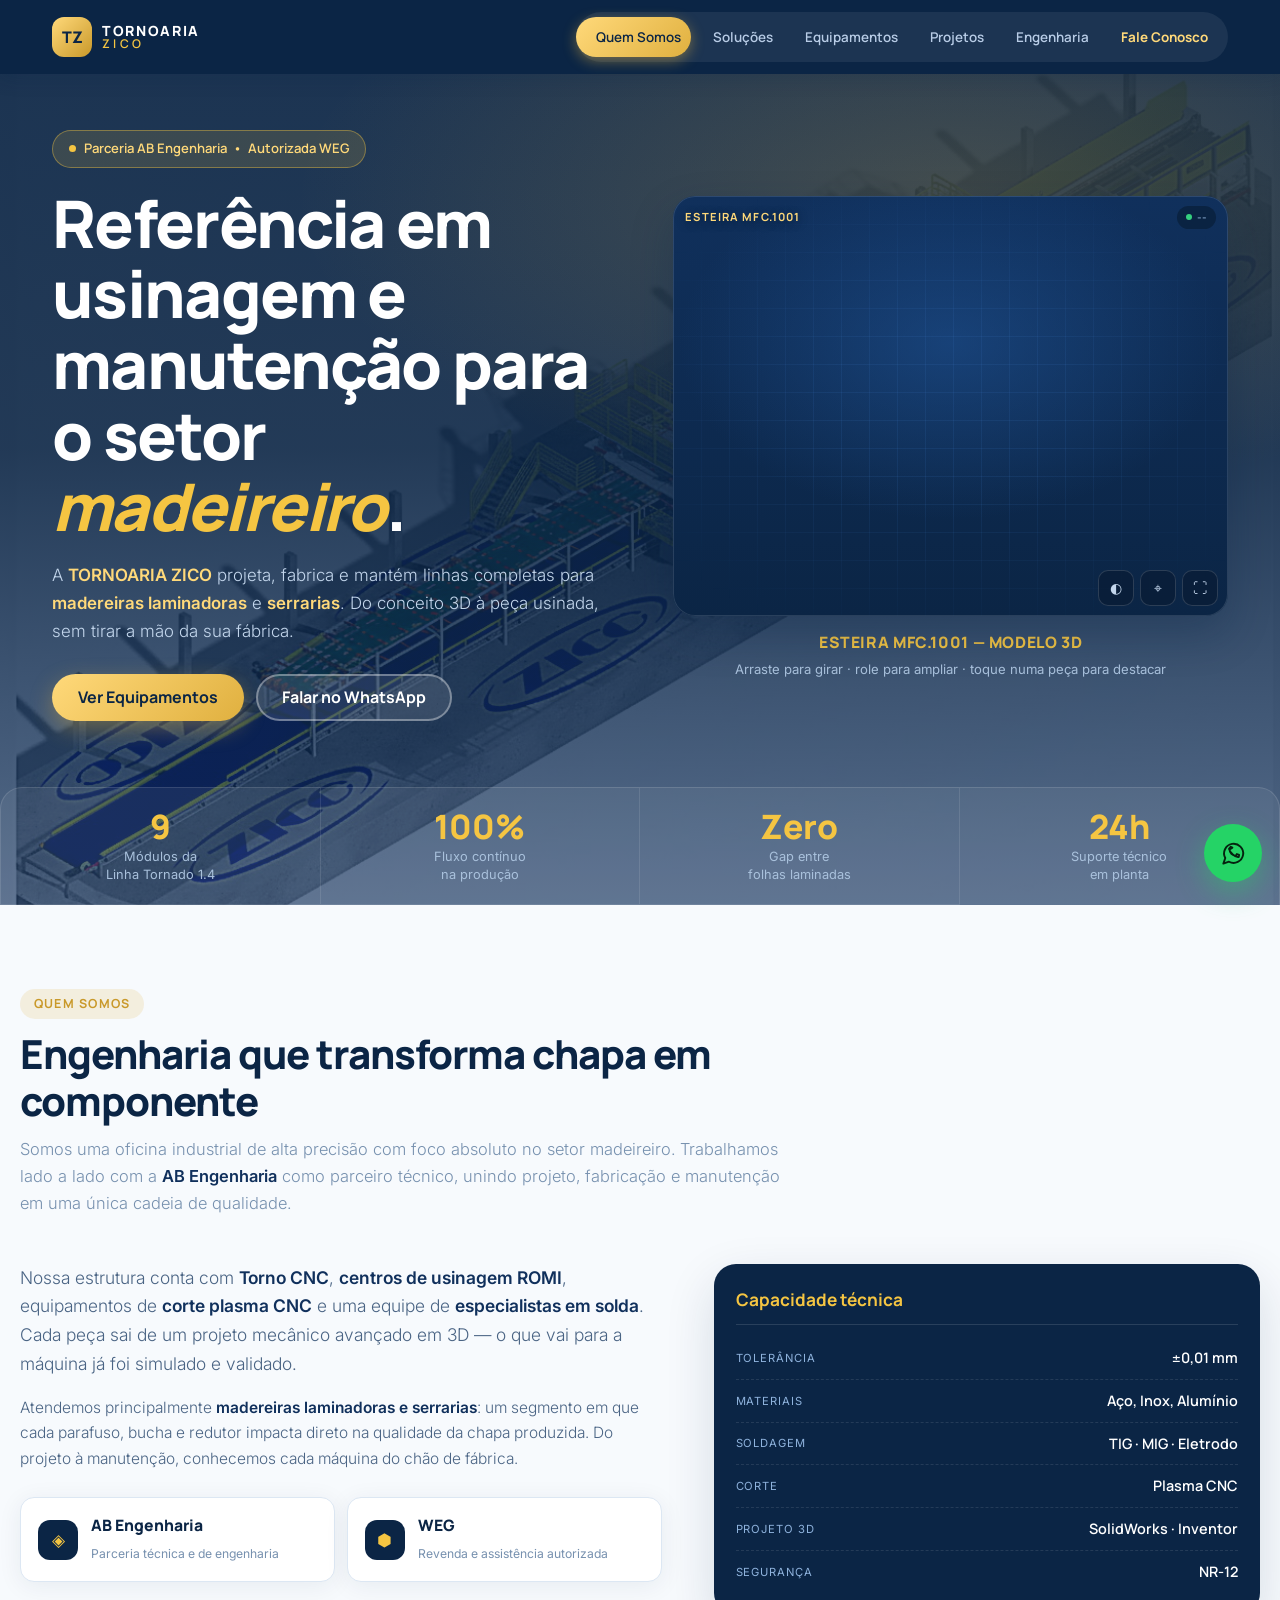
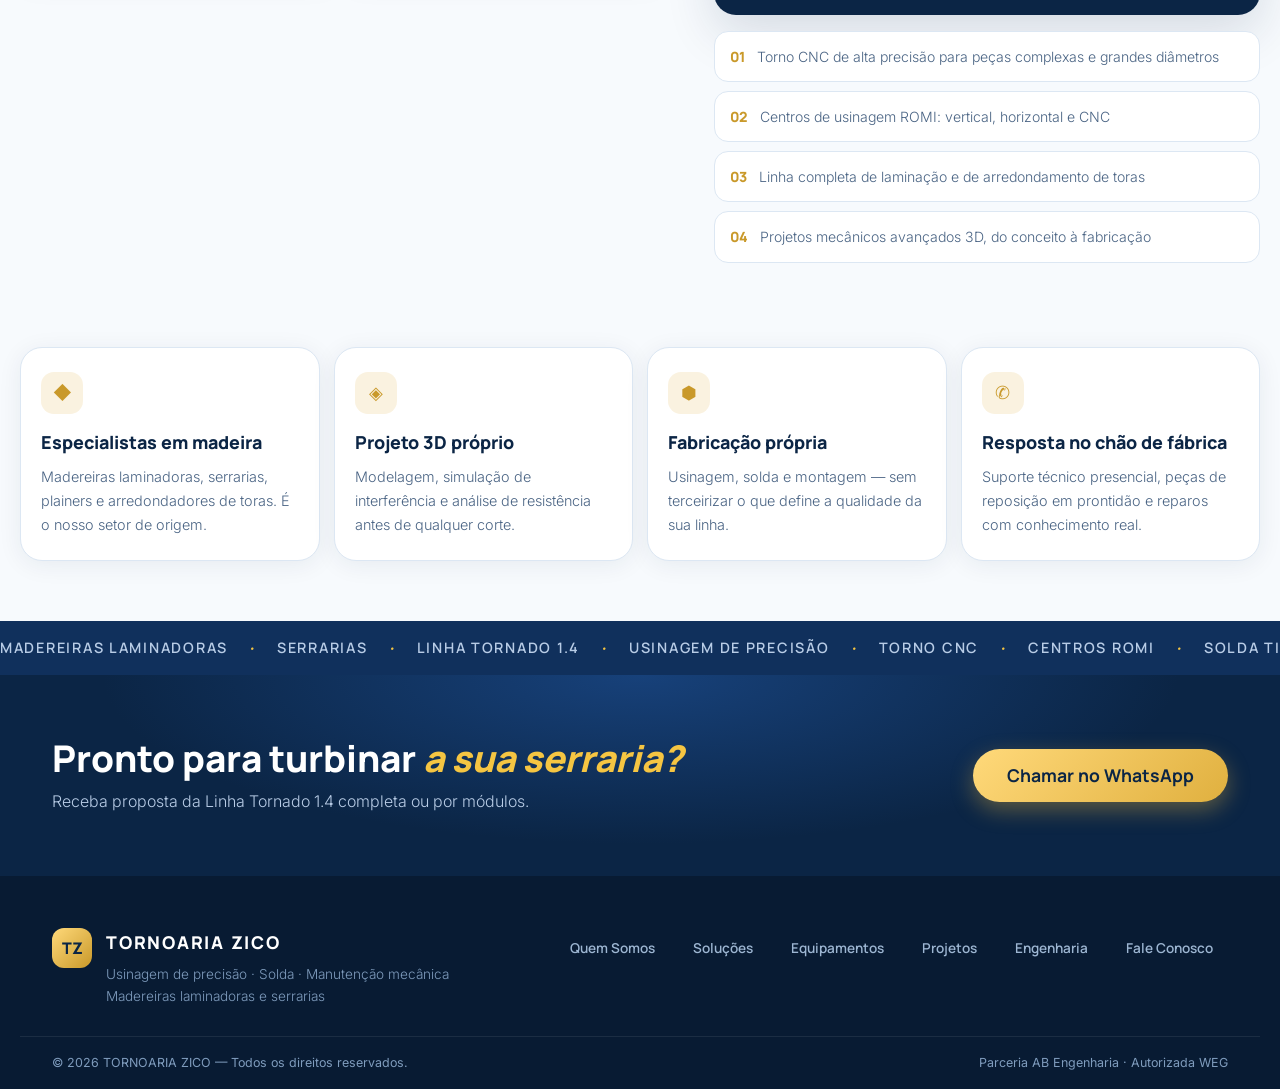
==== commit 30447826: "Adiciona favicon SVG, pagina 404 e meta tags de compartilhamento - favicon.svg com o monograma TZ (o" ====
--- a/index.html
+++ b/index.html
@@ -4,8 +4,14 @@
 <meta charset="UTF-8">
 <meta name="viewport" content="width=device-width, initial-scale=1.0">
 <title>TORNOARIA ZICO | Usinagem de Precisão e Linhas para Madereiras e Serrarias</title>
-<meta name="description" content="TORNOARIA ZICO — Specialists em usinagem de precisão, solda e manutenção de linhas para madereiras laminadoras e serrarias. Linha Tornado 1.4 completa, projetos mecânicos 3D e equipe de engenharia própria. Autorizada WEG. Parceria AB Engenharia.">
+<meta name="description" content="TORNOARIA ZICO — especialistas em usinagem de precisão, solda e manutenção de linhas para madereiras laminadoras e serrarias. Linha Tornado 1.4 completa, projetos mecânicos 3D e equipe de engenharia própria. Autorizada WEG. Parceria AB Engenharia.">
 <meta name="theme-color" content="#0b2545">
+<meta property="og:type" content="website">
+<meta property="og:title" content="TORNOARIA ZICO | Usinagem de Precisão e Linhas para Madereiras e Serrarias">
+<meta property="og:description" content="Especialistas em usinagem, solda e manutenção de linhas para o setor madeireiro. Linha Tornado 1.4 completa com modelo 3D interativo.">
+<meta property="og:image" content="https://roodanalise.github.io/tornoaria-zico-site/assets/img/hero-linha.jpg">
+<link rel="icon" href="favicon.svg" type="image/svg+xml">
+<link rel="apple-touch-icon" href="favicon.svg">
 <link rel="preconnect" href="https://fonts.googleapis.com">
 <link rel="preconnect" href="https://fonts.gstatic.com" crossorigin>
 <link href="https://fonts.googleapis.com/css2?family=Barlow+Condensed:wght@500;600;700&family=Inter:wght@300;400;500;600;700;800&family=Manrope:wght@400;600;700;800&display=swap" rel="stylesheet">
--- a/assets/css/style.css
+++ b/assets/css/style.css
@@ -86,8 +86,8 @@
 /* ============ TOPBAR / ABAS ============ */
 .topbar {
   position: sticky; top: 0; z-index: 900;
-  background: rgba(11, 37, 69, .97);
-  -webkit-backdrop-filter: blur(12px); backdrop-filter: blur(12px);
+  background: var(--navy-900);
+  -webkit-backdrop-filter: saturate(140%) blur(12px); backdrop-filter: saturate(140%) blur(12px);
   box-shadow: 0 2px 20px rgba(11, 37, 69, .2);
 }
 .topbar-inner {
@@ -318,12 +318,18 @@
 .card-tags li { padding: 4px 11px; border-radius: 999px; background: var(--navy-050); color: var(--navy-700); font-size: clamp(.68rem, 1.4vw, .76rem); font-weight: 500; }
 
 /* ============ FILTROS ============ */
-.filters { display: flex; gap: 8px; flex-wrap: wrap; margin-bottom: clamp(24px, 4vw, 38px); }
+.filters {
+  display: flex; gap: 8px; flex-wrap: wrap;
+  margin-bottom: clamp(24px, 4vw, 38px);
+  /* espaco para o botao flutuante do WhatsApp nao cobrir o ultimo filtro */
+  padding-right: 68px;
+}
 .fbtn {
-  padding: 10px 18px; border-radius: 999px;
+  padding: 11px 18px; border-radius: 999px;
   background: #fff; border: 1px solid var(--line); color: var(--txt-mute);
   font-family: var(--f-title); font-weight: 600;
-  font-size: clamp(.78rem, 1.5vw, .88rem);
+  font-size: clamp(.82rem, 1.5vw, .88rem);
+  min-height: 44px;
   transition: .2s var(--ease);
 }
 .fbtn:hover { border-color: var(--navy-500); color: var(--navy-800); }
@@ -376,9 +382,10 @@
 .fluxo-etapas li i { font-style: normal; font-size: clamp(.72rem, 1.4vw, .8rem); color: var(--txt-mute); }
 
 /* ============ CARTÕES EQUIPAMENTO ============ */
-.eq-grid { display: grid; grid-template-columns: 1fr; gap: clamp(16px, 2.6vw, 22px); }
+.eq-grid { display: grid; grid-template-columns: 1fr; gap: clamp(16px, 2.6vw, 22px); align-items: stretch; }
 .eq-card {
-  display: flex; flex-direction: column; overflow: hidden;
+  position: relative; overflow: hidden;
+  display: flex; flex-direction: column;
   background: #fff; border: 1px solid var(--line); border-radius: var(--r-lg);
   box-shadow: var(--shadow);
   transition: transform .22s var(--ease), box-shadow .22s var(--ease), border-color .22s var(--ease);
@@ -387,15 +394,22 @@
 .eq-card.hide { display: none; }
 .eq-star { border-color: var(--gold-500); box-shadow: 0 8px 28px rgba(224, 176, 63, .2); }
 
-.eq-photo { position: relative; height: clamp(200px, 42vw, 250px); overflow: hidden; background: var(--navy-900); }
+/* brilho dourado de base na foto (dentro da foto, nunca vazando para o card) */
+.eq-photo::before {
+  content: ''; position: absolute; left: 0; right: 0; bottom: 0; height: 34%;
+  z-index: 1; pointer-events: none;
+  background: linear-gradient(to top, rgba(224, 176, 63, .22), transparent);
+  mix-blend-mode: screen; opacity: .85;
+}
+
+.eq-photo {
+  position: relative; flex: 0 0 auto;
+  height: clamp(190px, 54vw, 240px);
+  overflow: hidden; background: var(--navy-900);
+}
 .eq-photo > img { width: 100%; height: 100%; object-fit: cover; transition: opacity .3s var(--ease), transform .6s var(--ease); }
 .eq-card:hover .eq-photo > img { transform: scale(1.05); }
-.eq-card::after {
-  content: ''; position: absolute; inset: auto 0 0 0; height: 38%;
-  pointer-events: none; z-index: 1;
-  background: linear-gradient(to top, rgba(224, 176, 63, .2), transparent);
-  mix-blend-mode: screen; opacity: .8;
-}
+/* vinheta para o cenario do card */
 .eq-photo::after {
   content: ''; position: absolute; inset: 0; z-index: 1; pointer-events: none;
   background: radial-gradient(ellipse 78% 70% at 50% 45%, transparent 46%, rgba(11, 37, 69, .5) 100%);
@@ -414,18 +428,18 @@
 }
 .eq-flag-green { background: #35d07f; }
 
-.eq-media { position: absolute; left: 10px; bottom: 10px; z-index: 5; display: flex; gap: 7px; }
+.eq-media { position: absolute; left: 10px; bottom: 10px; z-index: 5; display: flex; gap: 8px; }
 .eq-mbtn {
-  min-width: 38px; height: 38px; padding: 0 11px; border-radius: 10px;
+  min-width: 44px; height: 44px; padding: 0 12px; border-radius: 12px;
   display: grid; place-items: center;
-  background: rgba(8, 27, 51, .72); color: #d5e4f5;
-  backdrop-filter: blur(6px);
-  box-shadow: inset 0 0 0 1px rgba(255, 255, 255, .2);
-  font-family: var(--f-title); font-weight: 800; font-size: .82rem;
+  background: rgba(8, 27, 51, .78); color: #d5e4f5;
+  -webkit-backdrop-filter: blur(6px); backdrop-filter: blur(6px);
+  box-shadow: inset 0 0 0 1px rgba(255, 255, 255, .22);
+  font-family: var(--f-title); font-weight: 800; font-size: .85rem;
   transition: .2s var(--ease);
 }
 .eq-mbtn:hover { background: #fff; color: var(--navy-900); }
-.eq-mbtn-3d { background: rgba(224, 176, 63, .2); color: var(--gold-300); box-shadow: inset 0 0 0 1px rgba(245, 197, 66, .5); }
+.eq-mbtn-3d { background: rgba(224, 176, 63, .28); color: var(--gold-300); box-shadow: inset 0 0 0 1px rgba(245, 197, 66, .55); }
 .eq-mbtn-3d:hover, .eq-mbtn-3d.on { background: var(--gold-400); color: var(--navy-900); }
 .eq-photo.show3d > img { opacity: .12; }
 .eq-photo.show3d .eq-mbtn-3d { background: var(--gold-400); color: var(--navy-900); }
@@ -626,6 +640,10 @@
 .foot-nav button { padding: 9px 15px; border-radius: 999px; font-family: var(--f-title); font-weight: 600; font-size: clamp(.78rem, 1.6vw, .85rem); color: #9db6d2; min-height: 38px; transition: background .2s var(--ease), color .2s var(--ease); }
 .foot-nav button:hover { background: rgba(245, 197, 66, .16); color: var(--gold-300); }
 .foot-bottom { display: flex; flex-direction: column; gap: 8px; text-align: center; padding: 16px var(--gutter); border-top: 1px solid rgba(255, 255, 255, .08); font-size: .78rem; }
+/* folga no fim da pagina para o botao do WhatsApp nao cobrir conteudo */
+@media (max-width: 900px) {
+  .foot-bottom { padding-bottom: calc(24px + 56px + env(safe-area-inset-bottom)); }
+}
 
 /* ============ LIGHTBOX ============ */
 .lightbox {
@@ -776,23 +794,35 @@
 @media (max-width: 900px) {
   .menu-btn { display: flex; }
   .tabs {
-    position: fixed; top: 68px; left: 12px; right: 12px;
-    flex-direction: column; align-items: stretch; gap: 3px;
+    position: fixed; top: 68px; left: 8px; right: 8px;
+    flex-direction: column; align-items: stretch; gap: 4px;
     border-radius: 20px; padding: 10px;
     background: var(--navy-900);
-    box-shadow: 0 20px 50px rgba(8, 27, 51, .4);
+    box-shadow: 0 24px 60px rgba(8, 27, 51, .45);
     transform: translateY(-160%); opacity: 0; visibility: hidden;
     transition: transform .28s var(--ease), opacity .28s var(--ease), visibility .28s;
-    max-height: calc(100vh - 84px); overflow-y: auto;
+    max-height: calc(100dvh - 84px); overflow-y: auto;
     -webkit-overflow-scrolling: touch;
+    overscroll-behavior: contain;
   }
   .tabs.open { transform: translateY(0); opacity: 1; visibility: visible; }
-  .tab { text-align: left; padding: 13px 16px; border-radius: 12px; color: #c3d6ec; font-size: .95rem; min-height: var(--tap); display: flex; align-items: center; }
+  .tab {
+    text-align: left; padding: 14px 16px; border-radius: 12px;
+    color: #c3d6ec; font-size: 1rem;
+    min-height: 52px; display: flex; align-items: center; gap: 10px;
+  }
+  .tab::before {
+    content: ''; width: 6px; height: 6px; border-radius: 50%;
+    background: rgba(255, 255, 255, .25); flex: 0 0 6px;
+  }
   .tab.active { background: rgba(245, 197, 66, .16); color: var(--gold-300); }
+  .tab.active::before { background: var(--gold-400); box-shadow: 0 0 0 3px rgba(245, 197, 66, .25); }
+  .tab-cta { color: var(--gold-300); }
   .tab-indicator { display: none; }
   .topbar.scrolled { box-shadow: 0 4px 26px rgba(11, 37, 69, .3); }
   .hero { padding-top: 44px; }
-  .eq-wide { grid-column: span 2; }
+  /* em 1 coluna o card largo NAO pode ocupar 2 colunas (cria coluna fantasma) */
+  .eq-wide { grid-column: auto; }
 }
 
 /* --- telas médias --- */
@@ -831,27 +861,56 @@
 }
 
 /* --- celular --- */
-@media (max-width: 639px) {
+@media (max-width: 640px) {
+  /* nenhuma fonte abaixo de 11.5px: legibilidade em tela pequena */
+  :root {
+    --fs-min: 11.5px;
+  }
   .section { padding: 44px 0; }
   .section-tight { padding-bottom: 36px; }
   .hero { padding-top: 38px; }
   .hero-stats { margin-top: 32px; }
-  .filters { overflow-x: auto; flex-wrap: nowrap; padding-bottom: 6px; -webkit-overflow-scrolling: touch; scrollbar-width: none; }
-  .filters::-webkit-scrollbar { display: none; }
-  .fbtn { flex: 0 0 auto; min-height: 40px; }
-  .hero-btns { flex-direction: column; align-items: stretch; }
-  .hero-btns .btn, .cta-inner .btn, .eng-cta .btn { width: 100%; }
+
+  /* rotulos que eram pequenos demais */
+  .tag, .eq-badge, .proj-cat { font-size: 11.5px; }
+  .eq-step, .eq-flag { font-size: 11.5px; padding: 5px 11px; }
+  .eq-zoom-hint { font-size: 11.5px; }
+  .v3d-name { font-size: 11.5px; }
+  .v3d-stat { font-size: 11px; }
+  .fluxo li span { font-size: 11.5px; }
+  .hs span { font-size: 11.5px; }
+  .seal small { font-size: 11.5px; }
+  .spec-box li span, .eq-specs span { font-size: 11.5px; }
+  .card-tags li, .proj-tags span { font-size: 11.5px; }
+  .fluxo-etapas li i { font-size: 12px; }
+  .cta-panel p { font-size: 11.5px; }
+
   .fluxo { grid-template-columns: repeat(2, 1fr); }
   .fluxo li:not(:nth-child(2n))::after { content: '\203A'; }
   .fluxo li:nth-child(2n)::after { content: none; }
   .flow, .fluxo li:nth-child(3n)::after { content: none; }
-  .eq-photo { height: clamp(180px, 56vw, 240px); }
+  .eq-photo { height: clamp(190px, 56vw, 230px); }
   .lb-prev { left: 4px; } .lb-next { right: 4px; }
   .lb-fig img { max-height: 72vh; }
-  .v3d-tools { right: 8px; bottom: 8px; }
-  .v3d-btn { width: 40px; height: 40px; }
-  .eq-gallery img { height: 62px; }
+  /* os controles do 3D vao para a esquerda: a direita e do botao do WhatsApp */
+  .v3d-tools { right: auto; left: 8px; bottom: 8px; }
+  .v3d-btn { width: 42px; height: 42px; }
+  .v3d-hud { left: 10px; right: 10px; }
+  .v3d-empty-in { padding-bottom: 46px; }
+  /* com o 3D aberto, os botoes foto/3D sobem para o topo e o contador de fps some */
+  .eq-photo.show3d .eq-media { left: auto; right: 10px; top: 10px; bottom: auto; }
+  .v3d-card .v3d-stat { display: none; }
+
+  .eq-gallery img { height: 64px; }
   .eng-pillars { grid-template-columns: 1fr; }
+  .filters { padding-right: 0; margin-bottom: 28px; }
+  .filters::-webkit-scrollbar { display: none; }
+  .hero-btns { flex-direction: column; align-items: stretch; }
+  /* em coluna o flex-basis vira ALTURA: precisa zerar */
+  .hero-btns .btn,
+  .cta-inner .btn,
+  .eng-cta .btn { flex: 0 0 auto; width: 100%; min-height: 50px; }
+  .eq-cta, .ct-wa { min-height: 50px; display: flex; align-items: center; justify-content: center; }
 }
 
 /* --- celular pequeno --- */
@@ -861,13 +920,19 @@
   .logo-txt em { font-size: 11px; letter-spacing: .22em; }
   .logo-mark { width: 36px; height: 36px; flex-basis: 36px; font-size: 14px; }
   .hero h1 { font-size: 1.75rem; }
+  .sec-head h2 { font-size: 1.42rem; }
+  .sec-lead { font-size: .92rem; }
   .hs { padding: 15px 8px; }
   .sol-grid, .cards-grid, .proj-grid, .spec-grid, .pilares, .eq-grid { grid-template-columns: 1fr; }
-  .eq-wide { grid-column: span 1; }
+  .eq-wide { grid-column: auto; }
   .eng-strip { grid-template-columns: 1fr; }
   .wa-float { width: 50px; height: 50px; }
   .wa-tip { display: none; }
-  .eq-mbtn { height: 40px; min-width: 40px; }
+  .eq-mbtn { height: 44px; min-width: 44px; }
+  .eq-photo { height: 190px; }
+  .eq-gallery { gap: 6px; }
+  .eq-gallery img { height: 56px; }
+  .tab { min-height: 50px; }
 }
 
 /* --- celular minúsculo --- */
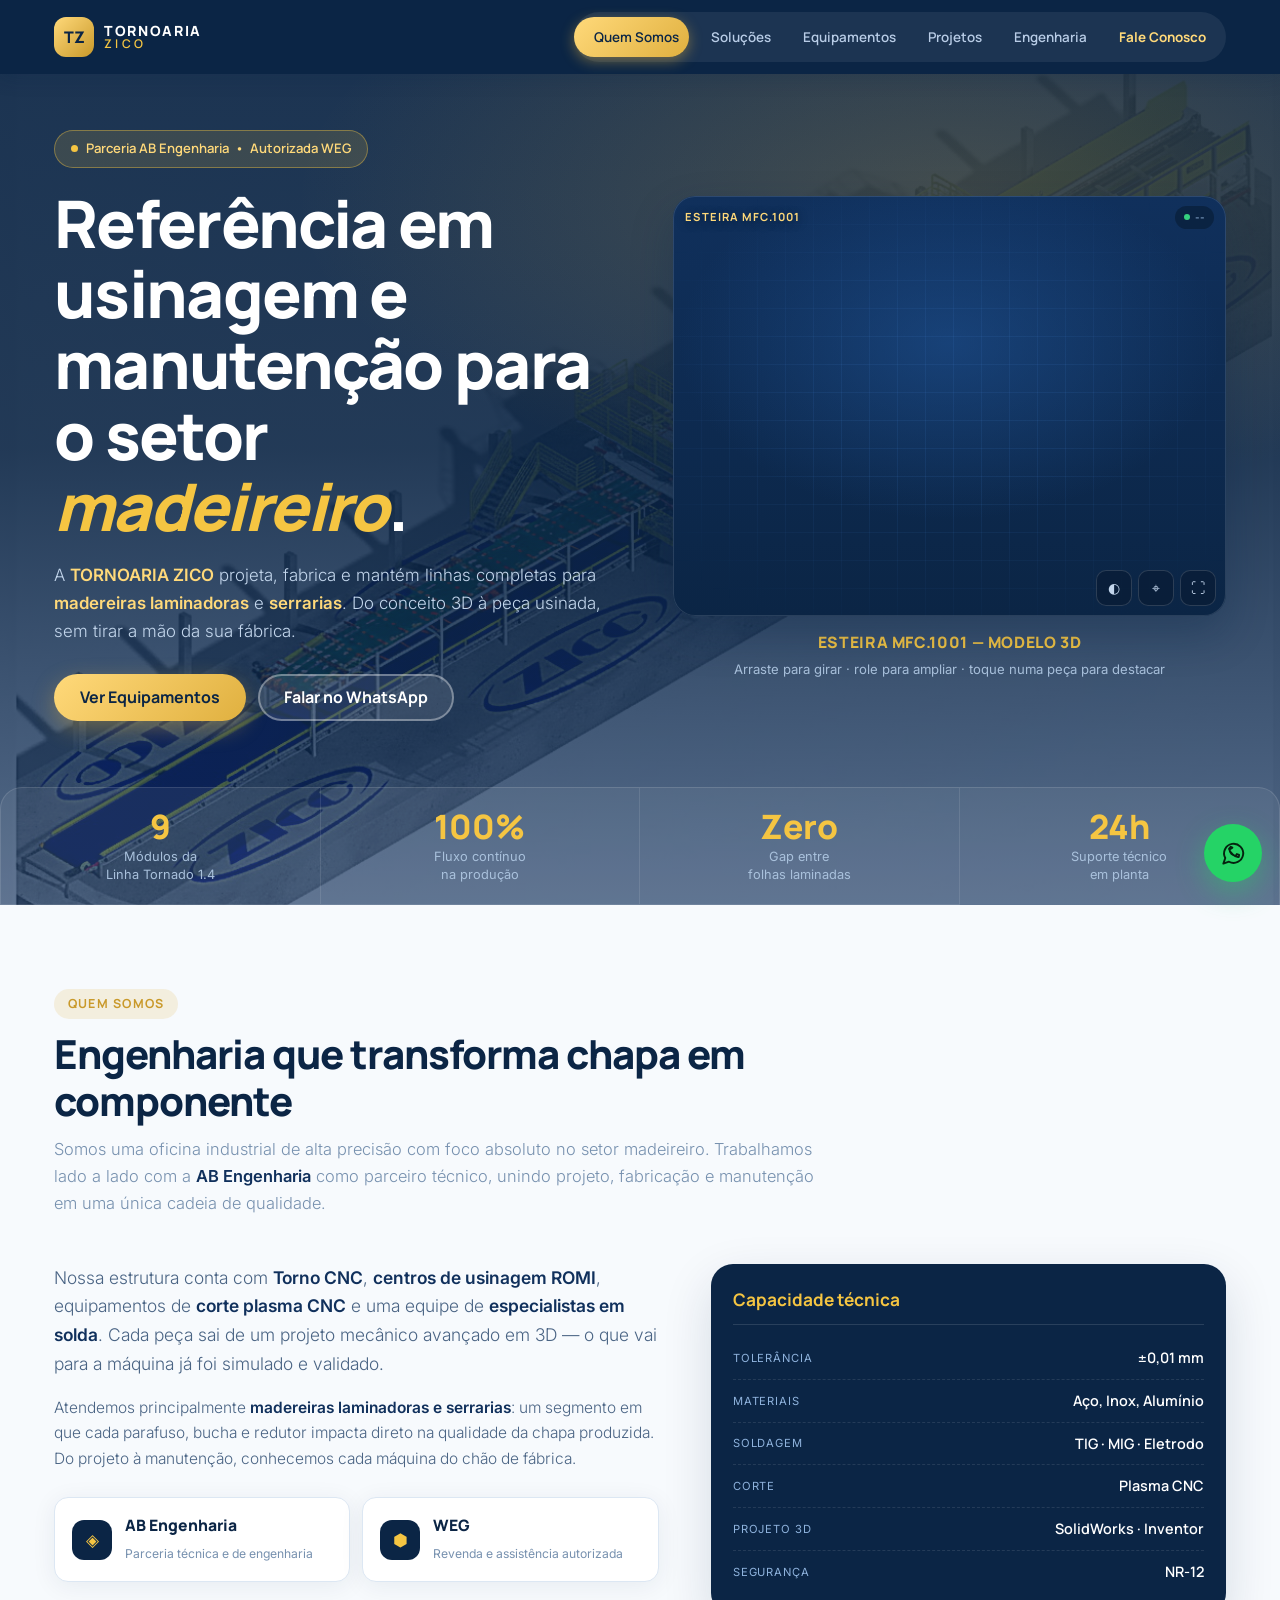
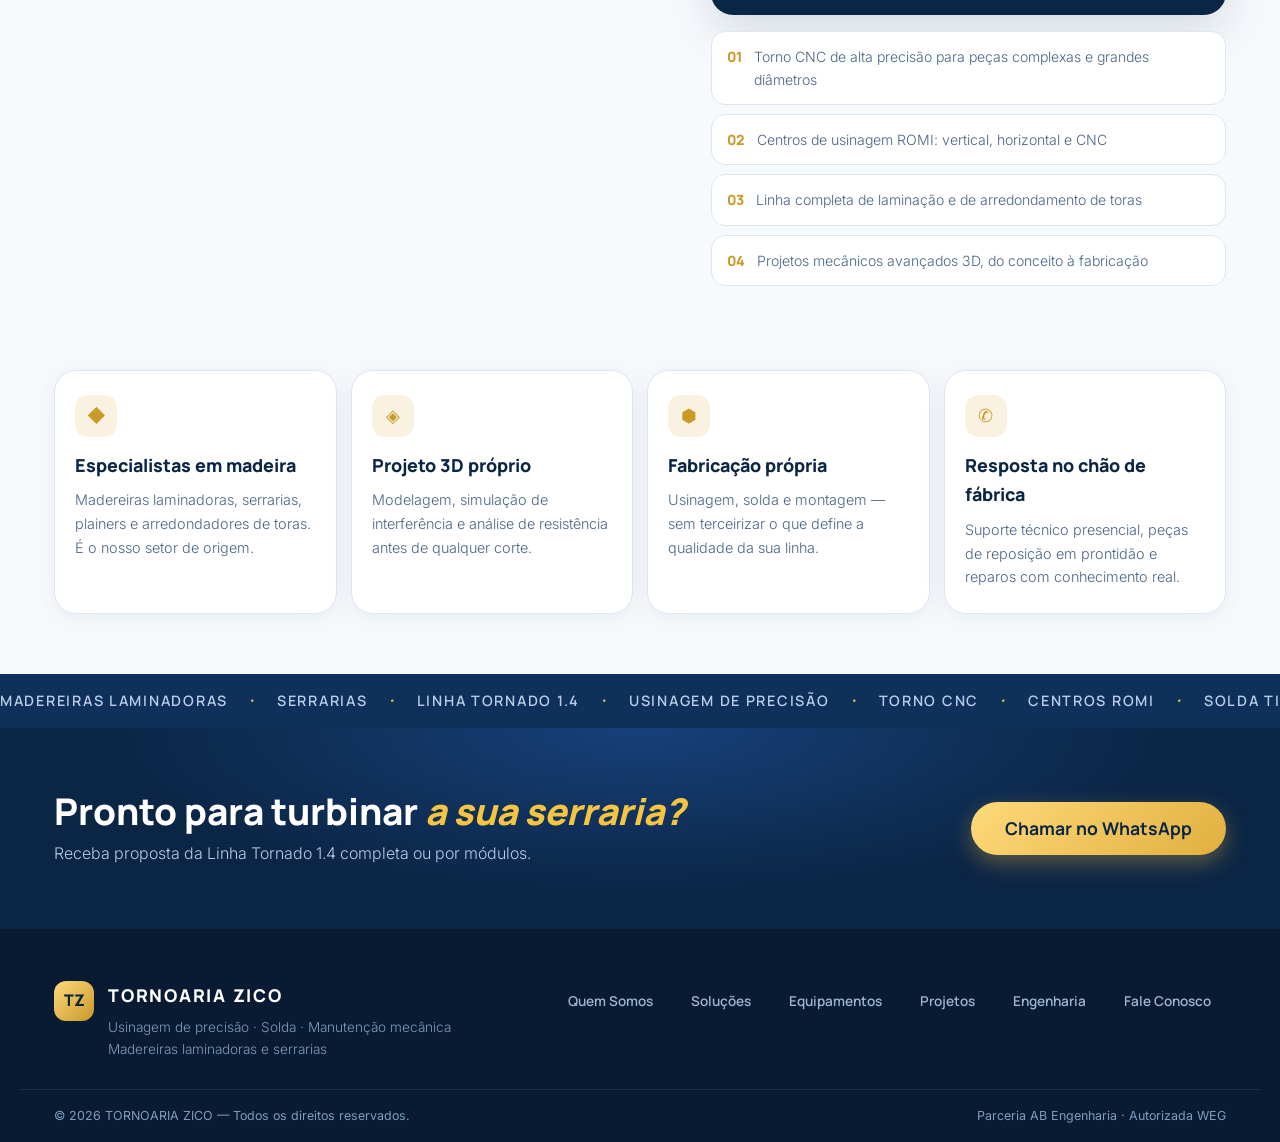
==== commit d470006c: "Site abre sempre na home, sem piscar entre abas Sintoma: ao carregar, a pagina mostrava 'Quem Somos'" ====
--- a/index.html
+++ b/index.html
@@ -1,6 +1,7 @@
 <!DOCTYPE html>
-<html lang="pt-BR">
+<html lang="pt-BR" class="booting">
 <head>
+<noscript><style>html.booting .panel { display: block !important; }</style></noscript>
 <meta charset="UTF-8">
 <meta name="viewport" content="width=device-width, initial-scale=1.0">
 <title>TORNOARIA ZICO | Usinagem de Precisão e Linhas para Madereiras e Serrarias</title>
--- a/assets/css/style.css
+++ b/assets/css/style.css
@@ -30,7 +30,7 @@
   --f-body: 'Inter', sans-serif;
 
   --wrap: 1240px;
-  --gutter: clamp(16px, 4vw, 32px);
+  --gutter: clamp(18px, 4.5vw, 34px);
   --r: 14px;
   --r-lg: 22px;
   --shadow: 0 4px 24px rgba(11, 37, 69, .07);
@@ -143,6 +143,9 @@
 /* ============ PAINÉIS ============ */
 .panel { display: none; animation: fadeUp .4s var(--ease); }
 .panel.active { display: block; }
+/* enquanto o JS nao decidiu qual aba abrir, nada e pintado:
+   evita o piscar de "Quem Somos" antes de trocar para outra secao */
+html.booting .panel { display: none !important; }
 @keyframes fadeUp { from { opacity: 0; transform: translateY(12px); } to { opacity: 1; transform: none; } }
 
 /* ============ HERO ============ */
@@ -206,8 +209,15 @@
 .hs span { display: block; margin-top: 3px; font-size: clamp(.7rem, 1.5vw, .8rem); color: #a9c1dc; line-height: 1.4; }
 
 /* ============ SEÇÕES ============ */
-.section { padding: clamp(48px, 9vw, 84px) 0; }
-.section-tight { padding: 0 0 clamp(40px, 6vw, 60px); }
+/* ATENCAO: usar padding-block (nunca o atalho "padding ... 0"),
+   senao o padding lateral do .wrap e apagado e o conteudo
+   encosta nas bordas da tela no celular. */
+.section { padding-block: clamp(48px, 9vw, 84px); }
+.section-tight { padding-block: 0 clamp(40px, 6vw, 60px); }
+/* rede de seguranca: o container nunca fica sem margem lateral */
+.wrap.section,
+.wrap.section-tight,
+.wrap { padding-left: var(--gutter); padding-right: var(--gutter); }
 .sec-head { max-width: 760px; margin-bottom: clamp(28px, 5vw, 46px); }
 .tag {
   display: inline-block; margin-bottom: 12px;
@@ -866,7 +876,7 @@
   :root {
     --fs-min: 11.5px;
   }
-  .section { padding: 44px 0; }
+  .section { padding-block: 44px; }
   .section-tight { padding-bottom: 36px; }
   .hero { padding-top: 38px; }
   .hero-stats { margin-top: 32px; }
@@ -915,7 +925,7 @@
 
 /* --- celular pequeno --- */
 @media (max-width: 400px) {
-  :root { --gutter: 14px; }
+  :root { --gutter: 16px; }
   .logo-txt strong { font-size: 12.5px; }
   .logo-txt em { font-size: 11px; letter-spacing: .22em; }
   .logo-mark { width: 36px; height: 36px; flex-basis: 36px; font-size: 14px; }
